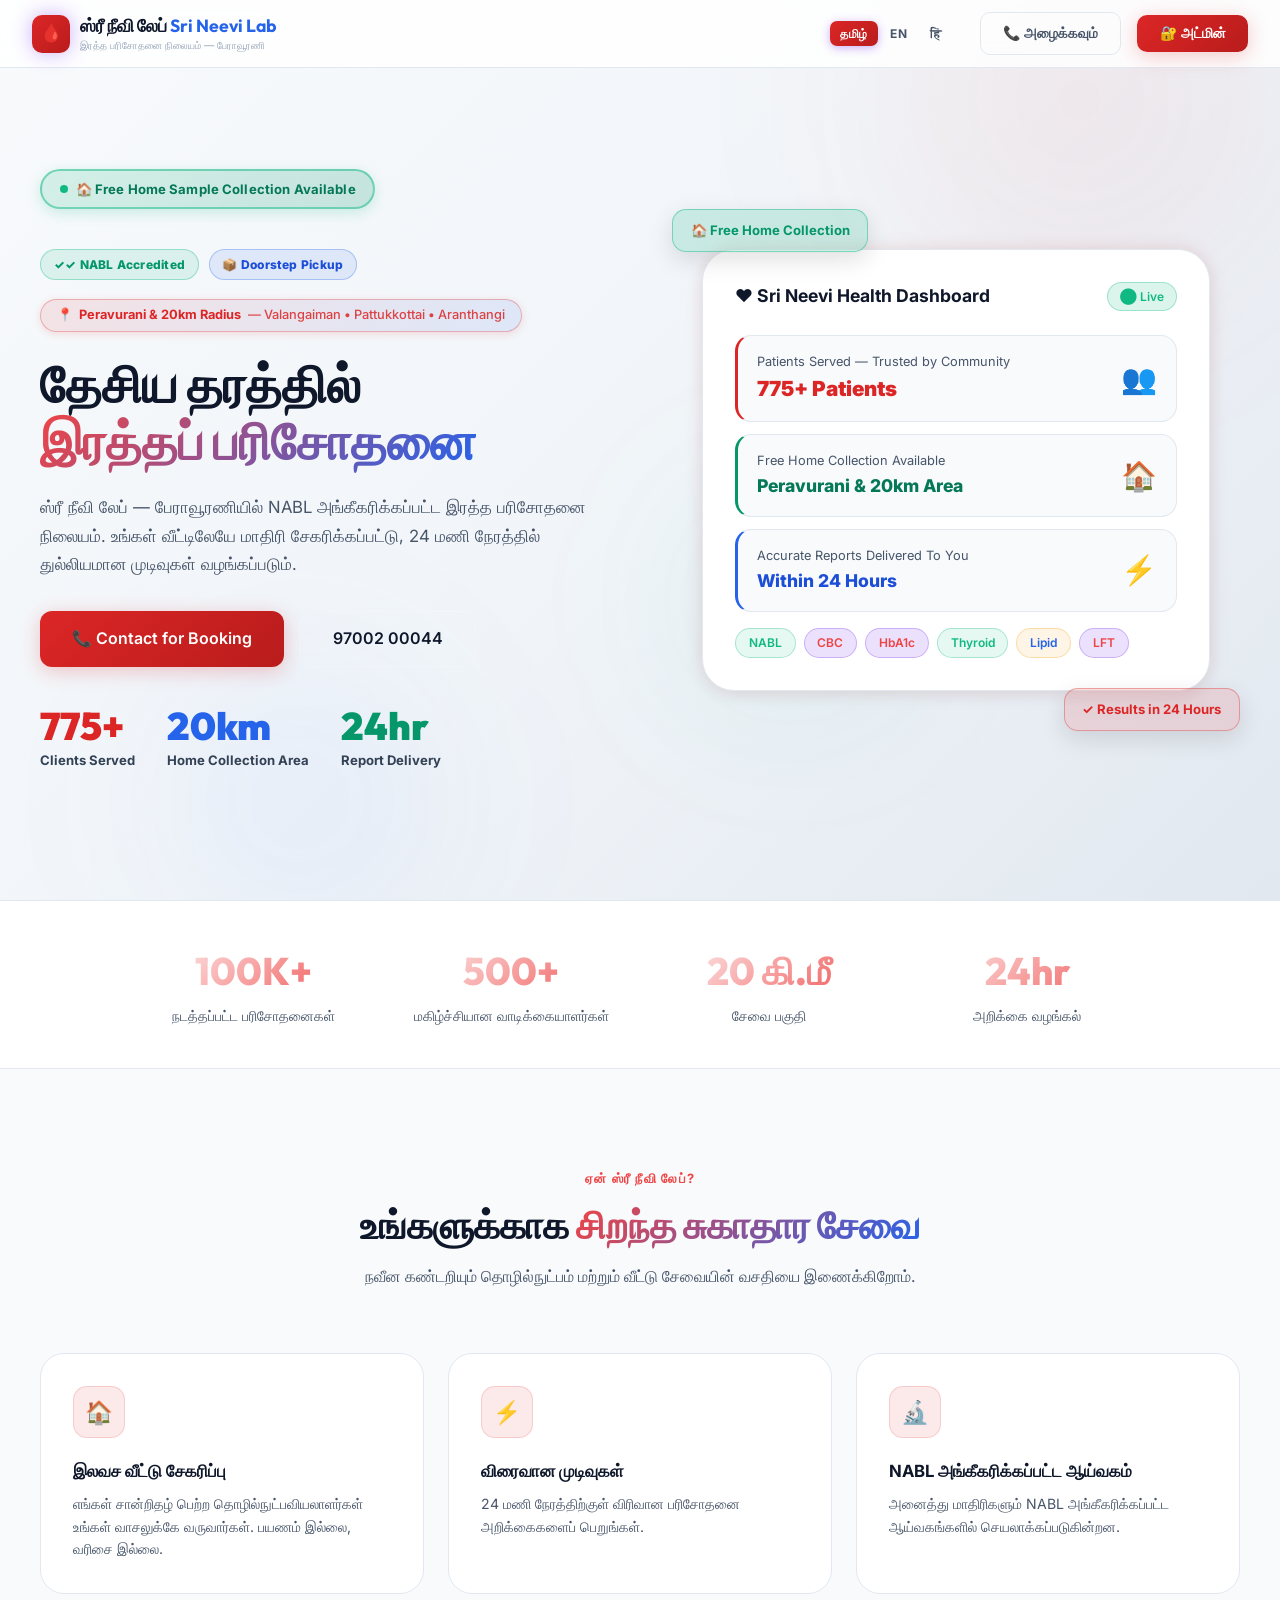
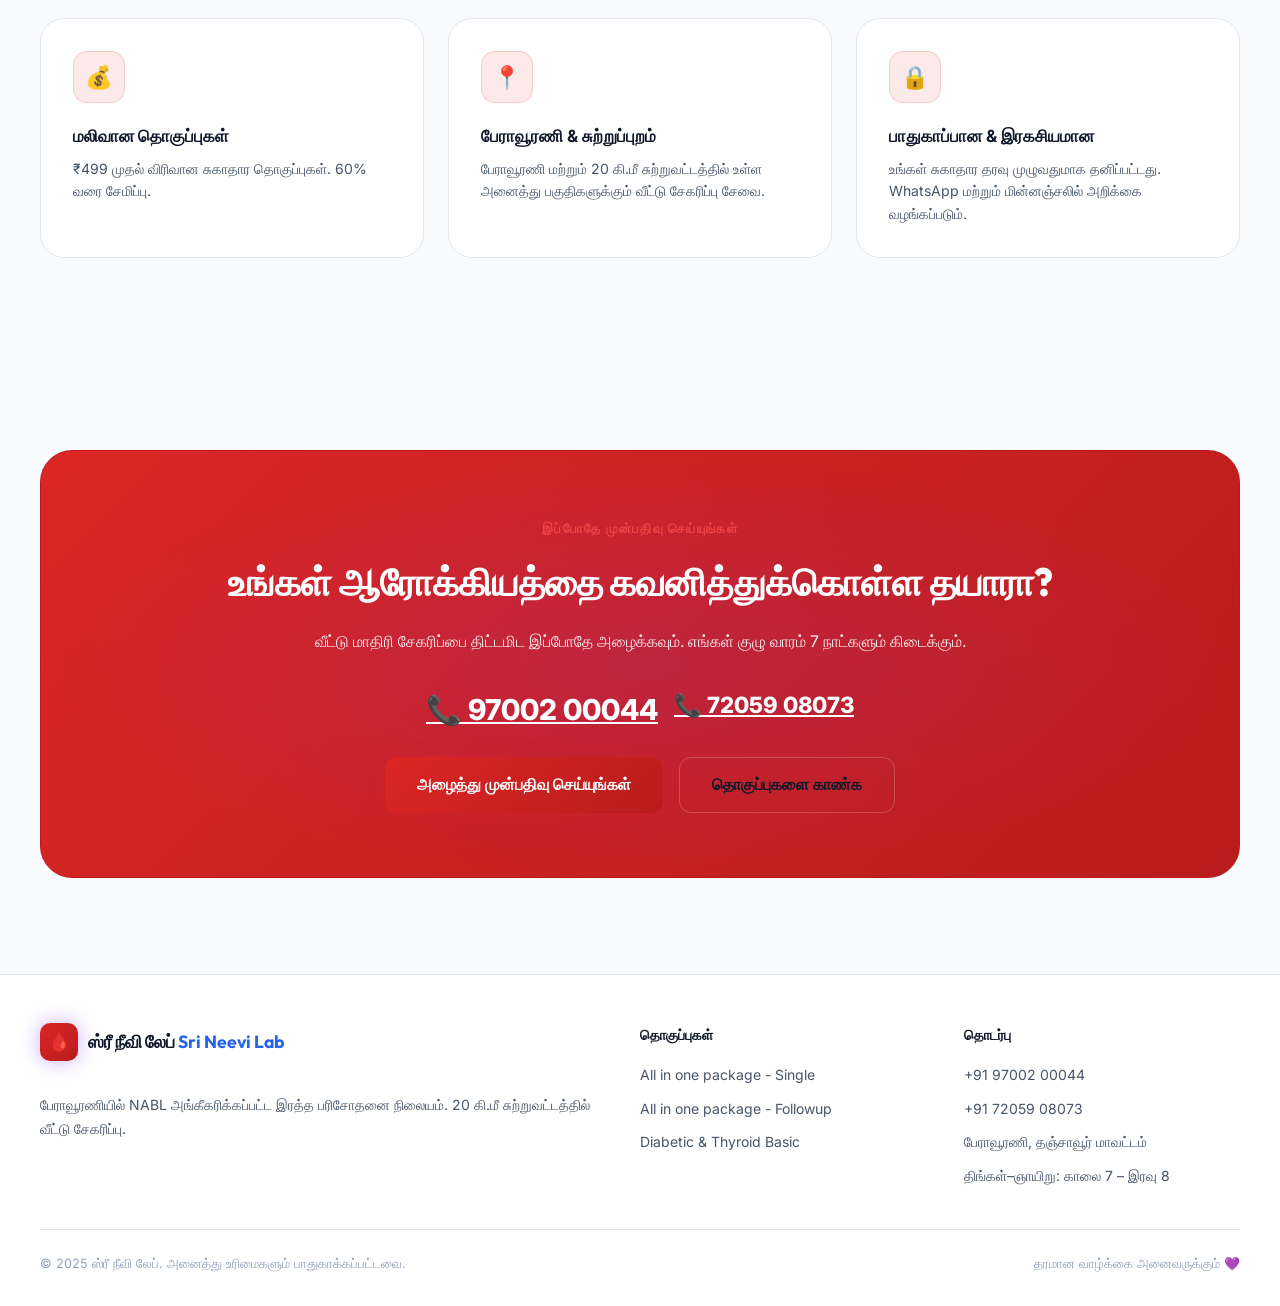
==== index.html @ 4d8cd603 "Deploy Sri Neevi Lab - initial release" ====
<!DOCTYPE html>
<html lang="ta" id="htmlRoot">
<head>
  <meta charset="UTF-8"/>
  <meta name="viewport" content="width=device-width, initial-scale=1.0"/>
  <title>ஸ்ரீ நீவி லேப் — இரத்த பரிசோதனை நிலையம், பேராவூரணி</title>
  <meta name="description" content="Sri Neevi Lab - NABL Accredited blood testing laboratory in Peravurani serving 20km surrounding areas. Free home collection."/>
  <link rel="stylesheet" href="style.css"/>
  <style>
    /* ─── FLOATING CHIPS ─── */
    .hero-visual-wrap{position:relative;padding:40px 30px 40px 30px}
    .floating-chip{
      position:absolute;border-radius:14px;padding:.65rem 1.1rem;
      display:flex;align-items:center;gap:.5rem;font-size:.82rem;font-weight:700;
      backdrop-filter:blur(12px);white-space:nowrap;box-shadow:0 8px 24px rgba(0,0,0,.12);
      z-index:5;
    }
    .floating-chip-1{
      top:0;left:0;
      background:rgba(16,185,129,0.18);border:1.5px solid rgba(16,185,129,0.45);color:#059669;
      animation:float 4s ease-in-out infinite;
    }
    .floating-chip-2{
      bottom:0;right:0;
      background:rgba(220,38,38,0.13);border:1.5px solid rgba(220,38,38,0.35);color:#dc2626;
      animation:float 5s ease-in-out 1s infinite;
    }
    /* ─── LANGUAGE SWITCHER ─── */
    .lang-switcher{display:flex;align-items:center;gap:2px;background:rgba(255,255,255,0.07);border:1px solid rgba(255,255,255,0.12);border-radius:10px;padding:3px;margin-right:.5rem}
    .lang-btn{padding:.3rem .65rem;border-radius:7px;border:none;background:transparent;color:var(--text-secondary);font-size:.75rem;font-weight:700;cursor:pointer;transition:all .2s;letter-spacing:.03em;font-family:inherit}
    .lang-btn.active{background:var(--gradient-primary);color:#fff;box-shadow:0 2px 10px rgba(124,58,237,.4)}
    .lang-btn:hover:not(.active){background:rgba(255,255,255,.1);color:var(--text-primary)}
    /* ─── NABL / LOCATION BADGES ─── */
    .nabl-badge{display:inline-flex;align-items:center;gap:.4rem;background:rgba(16,185,129,.12);border:1.5px solid rgba(16,185,129,.35);color:#059669;padding:.3rem .8rem;border-radius:100px;font-size:.75rem;font-weight:800;letter-spacing:.02em}
    .location-pill{
      display:inline-flex;align-items:center;gap:.4rem;
      background:linear-gradient(135deg,rgba(220,38,38,.1),rgba(37,99,235,.1));
      border:1.5px solid rgba(220,38,38,.3);color:#dc2626;
      padding:.35rem 1rem;border-radius:100px;font-size:.8rem;font-weight:800;
      box-shadow:0 2px 8px rgba(220,38,38,.15);
    }
    /* ─── HOME COLLECTION BADGE ─── */
    .hero-badge{
      display:inline-flex;align-items:center;gap:.5rem;
      background:linear-gradient(135deg,rgba(16,185,129,.15),rgba(5,150,105,.2));
      border:2px solid rgba(16,185,129,.5);
      color:#047857;padding:.45rem 1.1rem;border-radius:100px;
      font-size:.82rem;font-weight:800;letter-spacing:.01em;
      box-shadow:0 4px 14px rgba(16,185,129,.2);
    }
    .hero-badge .dot{width:8px;height:8px;border-radius:50%;background:#10B981;animation:pulse 2s infinite;flex-shrink:0}
  </style>
</head>
<body>

<!-- NAVBAR -->
<nav class="navbar" id="navbar">
  <a href="#" class="nav-logo">
    <div class="nav-logo-icon">🩸</div>
    <div>
      <div class="nav-logo-text">ஸ்ரீ நீவி லேப் <span id="navSubtitle">Sri Neevi Lab</span></div>
      <div style="font-size:.65rem;color:var(--text-muted);margin-top:-2px" data-i18n="navTagline">இரத்த பரிசோதனை நிலையம் — பேராவூரணி</div>
    </div>
  </a>
  <ul class="nav-links">
  </ul>
  <div class="nav-actions">
    <div class="lang-switcher">
      <button class="lang-btn" data-lang="ta" onclick="setLang('ta')">தமிழ்</button>
      <button class="lang-btn" data-lang="en" onclick="setLang('en')">EN</button>
      <button class="lang-btn" data-lang="hi" onclick="setLang('hi')">हिं</button>
    </div>
    <a href="tel:+919700200044" class="btn btn-ghost" data-i18n="navCall">📞 அழைக்கவும்</a>
    <button class="btn btn-primary" id="loginBtn" data-i18n="navAdmin">🔐 அட்மின்</button>
  </div>
</nav>

<!-- HERO -->
<section class="hero" id="home">
  <div class="hero-bg-orb orb-1"></div>
  <div class="hero-bg-orb orb-2"></div>
  <div class="hero-bg-orb orb-3"></div>
  <div class="hero-grid">
    <!-- LEFT: CONTENT -->
    <div class="hero-content">
      <!-- Home Collection Badge — Bold & Highlighted -->
      <div style="margin-bottom:1rem">
        <div class="hero-badge">
          <span class="dot"></span>
          <strong>&#127968; Free Home Sample Collection Available</strong>
        </div>
      </div>
      <!-- Trust Row -->
      <div style="display:flex;align-items:center;gap:.6rem;margin-bottom:1.2rem;flex-wrap:wrap">
        <span class="nabl-badge">&#10003;&#10003; NABL Accredited</span>
        <span class="nabl-badge" style="background:rgba(37,99,235,.1);border-color:rgba(37,99,235,.3);color:#1d4ed8">&#128230; Doorstep Pickup</span>
      </div>
      <!-- Location — given prominence -->
      <div style="margin-bottom:1.5rem">
        <span class="location-pill">
          &#128205; <strong>Peravurani &amp; 20km Radius</strong>
          <span style="font-weight:500;opacity:.85">&mdash; Valangaiman &bull; Pattukkottai &bull; Aranthangi</span>
        </span>
      </div>
      <h1 class="hero-title">
        <span data-i18n="heroTitle1">National Quality</span><br/>
        <span class="highlight" data-i18n="heroTitle2">Blood Testing</span>
      </h1>
      <p class="hero-desc" data-i18n="heroDesc">Sri Neevi Lab &mdash; NABL accredited blood testing laboratory in Peravurani. Samples collected at your doorstep with accurate results delivered within 24 hours.</p>
      <div class="hero-actions">
        <a href="tel:+919700200044" class="btn btn-primary btn-lg">&#128222; Contact for Booking</a>
        <a href="tel:+919700200044" class="btn btn-outline btn-lg">97002 00044</a>
      </div>
      <!-- Hero Stats: solid bold colors, fully visible -->
      <div style="display:flex;gap:2rem;margin-top:2.5rem;flex-wrap:wrap">
        <div>
          <div style="font-family:'Outfit',sans-serif;font-size:2.4rem;font-weight:900;color:#dc2626;line-height:1">775+</div>
          <div style="font-size:.82rem;color:#334155;font-weight:700;margin-top:.25rem">Clients Served</div>
        </div>
        <div>
          <div style="font-family:'Outfit',sans-serif;font-size:2.4rem;font-weight:900;color:#2563eb;line-height:1">20km</div>
          <div style="font-size:.82rem;color:#334155;font-weight:700;margin-top:.25rem">Home Collection Area</div>
        </div>
        <div>
          <div style="font-family:'Outfit',sans-serif;font-size:2.4rem;font-weight:900;color:#059669;line-height:1">24hr</div>
          <div style="font-size:.82rem;color:#334155;font-weight:700;margin-top:.25rem">Report Delivery</div>
        </div>
      </div>
    </div>
    <!-- RIGHT: CONFIDENCE DASHBOARD CARD -->
    <div class="hero-visual">
      <div class="hero-visual-wrap">
        <!-- Floating chips — fully inside wrapper, visible -->
        <div class="floating-chip floating-chip-1">&#127968; Free Home Collection</div>
        <div class="floating-chip floating-chip-2">&#10003; Results in 24 Hours</div>
        <!-- Health Trust Dashboard -->
        <div class="hero-card">
          <div class="hero-card-header">
            <div class="hero-card-title">&#10084; Sri Neevi Health Dashboard</div>
            <div class="hero-card-badge">&#11044; Live</div>
          </div>
          <!-- Row 1: Clients -->
          <div class="hero-mini-stat" style="border-left:3px solid #dc2626">
            <div>
              <div class="label">Patients Served &mdash; Trusted by Community</div>
              <div class="value" style="color:#dc2626;font-size:1.3rem;font-weight:900">775+ Patients</div>
            </div>
            <div style="font-size:1.8rem">&#128101;</div>
          </div>
          <!-- Row 2: Home Collection -->
          <div class="hero-mini-stat" style="border-left:3px solid #059669">
            <div>
              <div class="label">Free Home Collection Available</div>
              <div class="value" style="color:#047857;font-weight:800">Peravurani &amp; 20km Area</div>
            </div>
            <div style="font-size:1.8rem">&#127968;</div>
          </div>
          <!-- Row 3: Reports -->
          <div class="hero-mini-stat" style="border-left:3px solid #2563eb">
            <div>
              <div class="label">Accurate Reports Delivered To You</div>
              <div class="value" style="color:#1d4ed8;font-weight:800">Within 24 Hours</div>
            </div>
            <div style="font-size:1.8rem">&#9889;</div>
          </div>
          <div class="tag-row">
            <span class="tag green">NABL</span>
            <span class="tag">CBC</span>
            <span class="tag">HbA1c</span>
            <span class="tag green">Thyroid</span>
            <span class="tag amber">Lipid</span>
            <span class="tag">LFT</span>
          </div>
        </div>
      </div>
    </div>
  </div>
</section>




<!-- STATS STRIP -->
<div class="stats-strip">
  <div class="stats-inner">
    <div class="stat-item"><div class="number">100K+</div><div class="label" data-i18n="strip1">நடத்தப்பட்ட பரிசோதனைகள்</div></div>
    <div class="stat-item"><div class="number">500+</div><div class="label" data-i18n="strip2">மகிழ்ச்சியான வாடிக்கையாளர்கள்</div></div>
    <div class="stat-item"><div class="number">20 கி.மீ</div><div class="label" data-i18n="strip3">சேவை பகுதி</div></div>
    <div class="stat-item"><div class="number">24hr</div><div class="label" data-i18n="strip4">அறிக்கை வழங்கல்</div></div>
  </div>
</div>

<!-- FEATURES -->
<section class="section" id="features">
  <div class="section-inner">
    <div class="section-header">
      <div class="section-label" data-i18n="featLabel">ஏன் ஸ்ரீ நீவி லேப்?</div>
      <h2 class="section-title"><span data-i18n="featTitle">உங்களுக்காக</span> <span class="highlight" data-i18n="featTitle2">சிறந்த சுகாதார சேவை</span></h2>
      <p class="section-desc" data-i18n="featDesc">நவீன கண்டறியும் தொழில்நுட்பம் மற்றும் வீட்டு சேவையின் வசதியை இணைக்கிறோம் — ஏனென்றால் உங்கள் ஆரோக்கியம் சிரமப்பட வேண்டியதில்லை.</p>
    </div>
    <div class="features-grid">
      <div class="feature-card">
        <div class="feature-icon">🏠</div>
        <div class="feature-title" data-i18n="f1t">இலவச வீட்டு சேகரிப்பு</div>
        <p class="feature-desc" data-i18n="f1d">எங்கள் சான்றிதழ் பெற்ற தொழில்நுட்பவியலாளர்கள் உங்கள் வாசலுக்கே வருவார்கள். பயணம் இல்லை, வரிசை இல்லை — வசதியான மாதிரி சேகரிப்பு மட்டுமே.</p>
      </div>
      <div class="feature-card">
        <div class="feature-icon">⚡</div>
        <div class="feature-title" data-i18n="f2t">விரைவான முடிவுகள்</div>
        <p class="feature-desc" data-i18n="f2d">24 மணி நேரத்திற்குள் விரிவான பரிசோதனை அறிக்கைகளைப் பெறுங்கள். அவசர நிலைகளுக்கு விரைவான முடிவுகள் கிடைக்கும்.</p>
      </div>
      <div class="feature-card">
        <div class="feature-icon">🔬</div>
        <div class="feature-title" data-i18n="f3t">NABL அங்கீகரிக்கப்பட்ட ஆய்வகம்</div>
        <p class="feature-desc" data-i18n="f3d">அனைத்து மாதிரிகளும் NABL அங்கீகரிக்கப்பட்ட ஆய்வகங்களில் செயலாக்கப்படுகின்றன. துல்லியமான, நம்பகமான மற்றும் மருத்துவ சரிபார்க்கப்பட்ட முடிவுகள்.</p>
      </div>
      <div class="feature-card">
        <div class="feature-icon">💰</div>
        <div class="feature-title" data-i18n="f4t">மலிவான தொகுப்புகள்</div>
        <p class="feature-desc" data-i18n="f4d">₹499 முதல் விரிவான சுகாதார தொகுப்புகள். தனிப்பட்ட பரிசோதனைகளுடன் ஒப்பிடும்போது 60% வரை சேமிப்பு.</p>
      </div>
      <div class="feature-card">
        <div class="feature-icon">📍</div>
        <div class="feature-title" data-i18n="f5t">பேராவூரணி & சுற்றுப்புறம்</div>
        <p class="feature-desc" data-i18n="f5d">பேராவூரணி மற்றும் 20 கி.மீ சுற்றுவட்டத்தில் உள்ள கிராமங்கள் உட்பட அனைத்து பகுதிகளுக்கும் வீட்டு சேகரிப்பு சேவை வழங்கப்படுகிறது.</p>
      </div>
      <div class="feature-card">
        <div class="feature-icon">🔒</div>
        <div class="feature-title" data-i18n="f6t">பாதுகாப்பான & இரகசியமான</div>
        <p class="feature-desc" data-i18n="f6d">உங்கள் சுகாதார தரவு முழுவதுமாக தனிப்பட்டது. டிஜிட்டல் அறிக்கைகள் உங்கள் மின்னஞ்சல் மற்றும் WhatsApp-ல் பாதுகாப்பாக வழங்கப்படும்.</p>
      </div>
    </div>
  </div>
</section>

<!-- CONTACT / CTA -->
<section class="section" id="contact">
  <div class="section-inner">
    <div class="cta-section">
      <div class="section-label" data-i18n="ctaLabel">இப்போதே முன்பதிவு செய்யுங்கள்</div>
      <div class="cta-title" data-i18n="ctaTitle">உங்கள் ஆரோக்கியத்தை<br/>கவனித்துக்கொள்ள தயாரா?</div>
      <p class="cta-desc" data-i18n="ctaDesc">வீட்டு மாதிரி சேகரிப்பை திட்டமிட இப்போதே அழைக்கவும். எங்கள் குழு வாரம் 7 நாட்களும் கிடைக்கும்.</p>
      <div style="display:flex;justify-content:center;gap:1rem;margin-bottom:1.5rem;flex-wrap:wrap">
        <a href="tel:+919700200044" class="cta-phone" style="margin:0">📞 97002 00044</a>
        <a href="tel:+917205908073" class="cta-phone" style="margin:0;font-size:1.4rem">📞 72059 08073</a>
      </div>
      <div class="cta-actions">
        <a href="tel:+919700200044" class="btn btn-primary btn-lg" data-i18n="ctaBtn1">அழைத்து முன்பதிவு செய்யுங்கள்</a>
        <a href="packages.html" class="btn btn-outline btn-lg" data-i18n="ctaBtn2">தொகுப்புகளை காண்க</a>
      </div>
    </div>
  </div>
</section>

<!-- FOOTER -->
<footer>
  <div class="footer-inner">
    <div class="footer-grid">
      <div class="footer-brand">
        <a href="#" class="nav-logo" style="margin-bottom:1rem;display:inline-flex">
          <div class="nav-logo-icon">🩸</div>
          <div class="nav-logo-text">ஸ்ரீ நீவி லேப் <span>Sri Neevi Lab</span></div>
        </a>
        <p data-i18n="footerDesc">பேராவூரணியில் NABL அங்கீகரிக்கப்பட்ட இரத்த பரிசோதனை நிலையம். பேராவூரணி மற்றும் 20 கி.மீ சுற்றுவட்டத்தில் வீட்டு சேகரிப்பு சேவை.</p>
      </div>
      <div class="footer-col">
        <h4 data-i18n="footerPkg">தொகுப்புகள்</h4>
        <ul>
          <li><a href="packages.html">All in one package - Single</a></li>
          <li><a href="packages.html">All in one package - Followup</a></li>
          <li><a href="packages.html">Diabetic & Thyroid Basic</a></li>
        </ul>
      </div>
      <div class="footer-col">
        <h4 data-i18n="footerContact">தொடர்பு</h4>
        <ul>
          <li><a href="tel:+919700200044">+91 97002 00044</a></li>
          <li><a href="tel:+917205908073">+91 72059 08073</a></li>
          <li><a href="#" data-i18n="footerLoc">பேராவூரணி, தஞ்சாவூர் மாவட்டம்</a></li>
          <li><a href="#" data-i18n="footerHours">திங்கள்–ஞாயிறு: காலை 7 – இரவு 8</a></li>
        </ul>
      </div>
    </div>
    <div class="footer-bottom">
      <span>© 2025 ஸ்ரீ நீவி லேப். <span data-i18n="footerRights">அனைத்து உரிமைகளும் பாதுகாக்கப்பட்டவை.</span></span>
      <span data-i18n="footerMotto">தரமான வாழ்க்கை அனைவருக்கும் 💜</span>
    </div>
  </div>
</footer>

<!-- LOGIN MODAL -->
<div class="modal-overlay" id="loginModal">
  <div class="modal">
    <button class="modal-close-btn" id="modalClose">✕</button>
    <div class="modal-logo">
      <div class="icon">🔐</div>
      <h2 data-i18n="loginTitle">அட்மின் அணுகல்</h2>
      <p data-i18n="loginSub">தொடர தயவுசெய்து கடவுச்சொல்லை உள்ளிடவும்</p>
    </div>
    <div class="form-group">
      <label for="pwInput" data-i18n="loginLabel">கடவுச்சொல்</label>
      <div class="input-wrap">
        <input type="password" id="pwInput" data-i18n-placeholder="loginPlaceholder" placeholder="கடவுச்சொல்லை உள்ளிடவும்..." autocomplete="current-password"/>
        <button class="toggle-pw" id="togglePw" tabindex="-1">👁</button>
      </div>
      <div class="error-msg" id="pwError" data-i18n="loginError">தவறான கடவுச்சொல். மீண்டும் முயற்சிக்கவும்.</div>
    </div>
    <button class="btn btn-primary btn-lg modal-submit" id="loginSubmit" data-i18n="loginBtn">டாஷ்போர்டை அணுகவும் →</button>
  </div>
</div>

<script src="translations.js"></script>
<script src="app.js"></script>
</body>
</html>
---- style.css ----
@import url('https://fonts.googleapis.com/css2?family=Inter:wght@300;400;500;600;700;800;900&family=Outfit:wght@300;400;600;700;800&display=swap');

:root {
  --primary: #dc2626;
  --primary-light: #ef4444;
  --primary-dark: #b91c1c;
  --accent: #2563eb;
  --accent-light: #60a5fa;
  --bg-dark: #f8fafc;
  --bg-card: #ffffff;
  --bg-card-hover: #f1f5f9;
  --border: #e2e8f0;
  --border-hover: rgba(220,38,38,0.4);
  --text-primary: #0f172a;
  --text-secondary: #475569;
  --text-muted: #94a3b8;
  --success: #10B981;
  --danger: #EF4444;
  --gradient-hero: linear-gradient(135deg, #f8fafc 0%, #f1f5f9 50%, #e2e8f0 100%);
  --gradient-primary: linear-gradient(135deg, #dc2626, #b91c1c);
  --gradient-accent: linear-gradient(135deg, #2563eb, #1d4ed8);
  --shadow-glow: 0 0 20px rgba(220,38,38,0.1);
  --shadow-card: 0 4px 20px rgba(0,0,0,0.06);
  --radius: 16px;
  --radius-lg: 24px;
  --radius-xl: 32px;
}

*, *::before, *::after { box-sizing: border-box; margin: 0; padding: 0; }

html { scroll-behavior: smooth; }

body {
  font-family: 'Inter', sans-serif;
  background: var(--bg-dark);
  color: var(--text-primary);
  overflow-x: hidden;
  line-height: 1.6;
}

/* ── SCROLLBAR ── */
::-webkit-scrollbar { width: 6px; }
::-webkit-scrollbar-track { background: var(--bg-dark); }
::-webkit-scrollbar-thumb { background: var(--primary); border-radius: 3px; }

/* ── NAVBAR ── */
.navbar {
  position: fixed; top: 0; left: 0; right: 0; z-index: 1000;
  padding: 0 2rem;
  height: 68px;
  display: flex; align-items: center; justify-content: space-between;
  background: rgba(255,255,255,0.85);
  backdrop-filter: blur(20px);
  border-bottom: 1px solid var(--border);
  transition: all 0.3s ease;
}
.navbar.scrolled {
  background: rgba(255,255,255,0.98);
  box-shadow: 0 4px 32px rgba(0,0,0,0.08);
}
.nav-logo {
  display: flex; align-items: center; gap: 10px;
  text-decoration: none; color: var(--text-primary);
}
.nav-logo-icon {
  width: 38px; height: 38px;
  background: var(--gradient-primary);
  border-radius: 10px;
  display: flex; align-items: center; justify-content: center;
  font-size: 18px;
  box-shadow: 0 0 20px rgba(124,58,237,0.4);
}
.nav-logo-text { font-family: 'Outfit', sans-serif; font-weight: 700; font-size: 1.1rem; }
.nav-logo-text span { color: var(--accent); }

.nav-links {
  display: flex; align-items: center; gap: 2rem;
  list-style: none;
}
.nav-links a {
  color: var(--text-secondary); text-decoration: none;
  font-size: 0.9rem; font-weight: 500;
  transition: color 0.2s;
}
.nav-links a:hover { color: var(--text-primary); }

.nav-actions { display: flex; align-items: center; gap: 1rem; }

.btn {
  display: inline-flex; align-items: center; gap: 0.5rem;
  padding: 0.6rem 1.4rem;
  border-radius: 10px;
  font-size: 0.875rem; font-weight: 600;
  cursor: pointer; border: none; text-decoration: none;
  transition: all 0.25s ease;
}
.btn-ghost {
  background: transparent;
  color: var(--text-secondary);
  border: 1px solid var(--border);
}
.btn-ghost:hover { border-color: var(--primary-light); color: var(--text-primary); }

.btn-primary {
  background: var(--gradient-primary);
  color: #fff;
  box-shadow: 0 4px 20px rgba(220,38,38,0.25);
}
.btn-primary:hover {
  transform: translateY(-2px);
  box-shadow: 0 8px 30px rgba(220,38,38,0.35);
}
.btn-accent {
  background: var(--gradient-accent);
  color: #fff;
  box-shadow: 0 4px 20px rgba(37,99,235,0.25);
}
.btn-accent:hover { transform: translateY(-2px); box-shadow: 0 8px 30px rgba(245,158,11,0.4); }
.btn-lg { padding: 0.9rem 2rem; font-size: 1rem; border-radius: 12px; }
.btn-outline {
  background: transparent;
  color: var(--text-primary);
  border: 1px solid rgba(255,255,255,0.2);
}
.btn-outline:hover { border-color: var(--primary-light); background: rgba(124,58,237,0.1); }

/* ── HERO ── */
.hero {
  min-height: 100vh;
  background: var(--gradient-hero);
  display: flex; align-items: center;
  position: relative; overflow: hidden;
  padding: 100px 2rem 60px;
}
.hero-bg-orb {
  position: absolute; border-radius: 50%;
  filter: blur(80px); pointer-events: none;
}
.orb-1 {
  width: 600px; height: 600px;
  background: radial-gradient(circle, rgba(220,38,38,0.08) 0%, transparent 70%);
  top: -200px; right: -100px;
}
.orb-2 {
  width: 400px; height: 400px;
  background: radial-gradient(circle, rgba(37,99,235,0.08) 0%, transparent 70%);
  bottom: -100px; left: 100px;
}
.orb-3 {
  width: 300px; height: 300px;
  background: radial-gradient(circle, rgba(16,185,129,0.1) 0%, transparent 70%);
  top: 50%; left: 50%;
}
.hero-grid {
  max-width: 1200px; margin: 0 auto;
  display: grid; grid-template-columns: 1fr 1fr;
  gap: 4rem; align-items: center;
  position: relative; z-index: 1;
}
.hero-badge {
  display: inline-flex; align-items: center; gap: 0.5rem;
  background: rgba(124,58,237,0.15);
  border: 1px solid rgba(124,58,237,0.3);
  color: var(--primary-light);
  padding: 0.4rem 1rem; border-radius: 100px;
  font-size: 0.8rem; font-weight: 600;
  margin-bottom: 1.5rem;
  animation: fadeInDown 0.6s ease;
}
.hero-badge .dot { width: 6px; height: 6px; border-radius: 50%; background: var(--success); animation: pulse 2s infinite; }
@keyframes pulse { 0%,100%{opacity:1} 50%{opacity:0.3} }
@keyframes fadeInDown { from{opacity:0;transform:translateY(-20px)} to{opacity:1;transform:none} }
@keyframes fadeInUp { from{opacity:0;transform:translateY(30px)} to{opacity:1;transform:none} }
@keyframes fadeInLeft { from{opacity:0;transform:translateX(-30px)} to{opacity:1;transform:none} }
@keyframes fadeInRight { from{opacity:0;transform:translateX(30px)} to{opacity:1;transform:none} }
@keyframes float { 0%,100%{transform:translateY(0)} 50%{transform:translateY(-12px)} }
@keyframes shimmer { 0%{background-position:-200% 0} 100%{background-position:200% 0} }

.hero-title {
  font-family: 'Outfit', sans-serif;
  font-size: clamp(2.2rem, 4vw, 3.8rem);
  font-weight: 800; line-height: 1.1;
  margin-bottom: 1.5rem;
  animation: fadeInLeft 0.7s ease 0.1s both;
}
.hero-title .highlight {
  background: linear-gradient(135deg, var(--primary-light), var(--accent));
  -webkit-background-clip: text; -webkit-text-fill-color: transparent;
  background-clip: text;
}
.hero-desc {
  color: var(--text-secondary);
  font-size: 1.05rem; line-height: 1.7;
  margin-bottom: 2rem;
  animation: fadeInLeft 0.7s ease 0.2s both;
}
.hero-actions {
  display: flex; gap: 1rem; flex-wrap: wrap;
  animation: fadeInLeft 0.7s ease 0.3s both;
}
.hero-stats {
  display: flex; gap: 2rem; margin-top: 3rem;
  animation: fadeInLeft 0.7s ease 0.4s both;
}
.hero-stat { text-align: left; }
.hero-stat .number {
  font-family: 'Outfit', sans-serif;
  font-size: 1.8rem; font-weight: 800;
  background: linear-gradient(135deg, #fff, var(--primary-light));
  -webkit-background-clip: text; -webkit-text-fill-color: transparent; background-clip: text;
}
.hero-stat .label { font-size: 0.8rem; color: var(--text-secondary); }

/* Hero Visual Card */
.hero-visual { animation: fadeInRight 0.8s ease 0.2s both; }
.hero-card {
  background: var(--bg-card);
  border: 1px solid var(--border);
  border-radius: var(--radius-xl);
  padding: 2rem;
  backdrop-filter: blur(20px);
  box-shadow: var(--shadow-card), var(--shadow-glow);
  animation: float 6s ease-in-out infinite;
}
.hero-card-header {
  display: flex; align-items: center; justify-content: space-between;
  margin-bottom: 1.5rem;
}
.hero-card-title { font-weight: 700; font-size: 1.1rem; }
.hero-card-badge {
  background: rgba(16,185,129,0.15);
  color: var(--success);
  padding: 0.25rem 0.75rem; border-radius: 100px;
  font-size: 0.75rem; font-weight: 600;
  border: 1px solid rgba(16,185,129,0.3);
}
.hero-mini-stat {
  background: var(--bg-dark);
  border: 1px solid var(--border);
  border-radius: var(--radius);
  padding: 1rem 1.2rem;
  margin-bottom: 0.75rem;
  display: flex; align-items: center; justify-content: space-between;
}
.hero-mini-stat .label { font-size: 0.8rem; color: var(--text-secondary); }
.hero-mini-stat .value { font-weight: 700; font-size: 1.1rem; }
.progress-bar { height: 4px; background: rgba(255,255,255,0.1); border-radius: 2px; margin-top: 0.5rem; overflow: hidden; }
.progress-fill { height: 100%; border-radius: 2px; background: var(--gradient-primary); transition: width 1s ease; }
.tag-row { display: flex; gap: 0.5rem; flex-wrap: wrap; margin-top: 1rem; }
.tag {
  padding: 0.3rem 0.8rem; border-radius: 100px;
  font-size: 0.75rem; font-weight: 600;
  background: rgba(124,58,237,0.15);
  border: 1px solid rgba(124,58,237,0.3);
  color: var(--primary-light);
}
.tag.green { background: rgba(16,185,129,0.1); border-color: rgba(16,185,129,0.3); color: var(--success); }
.tag.amber { background: rgba(245,158,11,0.1); border-color: rgba(245,158,11,0.3); color: var(--accent); }

/* ── SECTION ── */
.section { padding: 6rem 2rem; }
.section-inner { max-width: 1200px; margin: 0 auto; }
.section-header { text-align: center; margin-bottom: 4rem; }
.section-label {
  display: inline-block;
  color: var(--primary-light); font-size: 0.8rem;
  font-weight: 700; letter-spacing: 0.1em; text-transform: uppercase;
  margin-bottom: 0.75rem;
}
.section-title {
  font-family: 'Outfit', sans-serif;
  font-size: clamp(1.8rem, 3vw, 2.8rem); font-weight: 800;
  line-height: 1.2; margin-bottom: 1rem;
}
.section-title .highlight {
  background: linear-gradient(135deg, var(--primary-light), var(--accent));
  -webkit-background-clip: text; -webkit-text-fill-color: transparent; background-clip: text;
}
.section-desc { color: var(--text-secondary); font-size: 1rem; max-width: 560px; margin: 0 auto; }

/* ── FEATURES ── */
.features-grid { display: grid; grid-template-columns: repeat(3,1fr); gap: 1.5rem; }
.feature-card {
  background: var(--bg-card);
  border: 1px solid var(--border);
  border-radius: var(--radius-lg);
  padding: 2rem;
  transition: all 0.3s ease;
  position: relative; overflow: hidden;
}
.feature-card::before {
  content: '';
  position: absolute; top: 0; left: 0; right: 0; height: 2px;
  background: var(--gradient-primary);
  opacity: 0; transition: opacity 0.3s;
}
.feature-card:hover { border-color: var(--border-hover); background: var(--bg-card-hover); transform: translateY(-4px); }
.feature-card:hover::before { opacity: 1; }
.feature-icon {
  width: 52px; height: 52px;
  background: rgba(220,38,38,0.1);
  border: 1px solid rgba(220,38,38,0.15);
  border-radius: 14px;
  display: flex; align-items: center; justify-content: center;
  font-size: 1.4rem; margin-bottom: 1.25rem;
}
.feature-title { font-weight: 700; font-size: 1.05rem; margin-bottom: 0.5rem; }
.feature-desc { color: var(--text-secondary); font-size: 0.88rem; line-height: 1.6; }

/* ── PACKAGES ── */
.packages-grid { display: grid; grid-template-columns: repeat(auto-fill, minmax(300px,1fr)); gap: 1.5rem; }
.package-card {
  background: var(--bg-card);
  border: 1px solid var(--border);
  border-radius: var(--radius-lg);
  padding: 1.75rem;
  transition: all 0.3s ease;
  position: relative; overflow: hidden;
  cursor: pointer;
}
.package-card.popular {
  border-color: rgba(245,158,11,0.4);
  box-shadow: 0 0 30px rgba(245,158,11,0.1);
}
.popular-badge {
  position: absolute; top: 1rem; right: 1rem;
  background: var(--gradient-accent);
  color: #000; font-size: 0.7rem; font-weight: 700;
  padding: 0.2rem 0.6rem; border-radius: 100px;
}
.package-card:hover { transform: translateY(-6px); border-color: var(--border-hover); background: var(--bg-card-hover); box-shadow: var(--shadow-glow); }
.package-header { margin-bottom: 1.25rem; }
.package-gender-tag {
  display: inline-block;
  font-size: 0.7rem; font-weight: 700; text-transform: uppercase; letter-spacing: 0.05em;
  padding: 0.2rem 0.6rem; border-radius: 100px;
  margin-bottom: 0.5rem;
  background: rgba(255,255,255,0.07); color: var(--text-secondary);
}
.package-name { font-family: 'Outfit', sans-serif; font-size: 1.4rem; font-weight: 800; }
.package-price-row { display: flex; align-items: baseline; gap: 0.5rem; margin: 0.75rem 0; }
.package-price { font-size: 2rem; font-weight: 800; }
.package-original { font-size: 0.9rem; color: var(--text-muted); text-decoration: line-through; }
.package-divider { height: 1px; background: var(--border); margin: 1rem 0; }
.package-tests { list-style: none; }
.package-tests li {
  display: flex; align-items: center; gap: 0.5rem;
  font-size: 0.82rem; color: var(--text-secondary);
  padding: 0.3rem 0;
}
.package-tests li::before { content: '✓'; color: var(--success); font-weight: 700; flex-shrink: 0; }
.package-tests .more { color: var(--primary-light); font-weight: 600; cursor: pointer; }
.package-cta { margin-top: 1.25rem; width: 100%; text-align: center; }

/* ── GENDER FILTER ── */
.gender-filter {
  display: flex; justify-content: center; gap: 0.75rem; margin-bottom: 2.5rem;
}
.filter-btn {
  padding: 0.5rem 1.5rem;
  border-radius: 100px;
  border: 1px solid var(--border);
  background: transparent; color: var(--text-secondary);
  font-size: 0.875rem; font-weight: 600;
  cursor: pointer; transition: all 0.25s;
}
.filter-btn.active, .filter-btn:hover {
  background: var(--gradient-primary); color: #fff; border-color: transparent;
  box-shadow: 0 4px 16px rgba(124,58,237,0.3);
}

/* ── STATS STRIP ── */
.stats-strip {
  background: var(--bg-card);
  border-top: 1px solid var(--border); border-bottom: 1px solid var(--border);
  padding: 2.5rem 2rem;
}
.stats-inner {
  max-width: 1000px; margin: 0 auto;
  display: grid; grid-template-columns: repeat(4,1fr);
  gap: 2rem; text-align: center;
}
.stat-item .number {
  font-family: 'Outfit', sans-serif; font-size: 2.4rem; font-weight: 800;
  background: linear-gradient(135deg, #fff, var(--primary-light));
  -webkit-background-clip: text; -webkit-text-fill-color: transparent; background-clip: text;
}
.stat-item .label { font-size: 0.85rem; color: var(--text-secondary); margin-top: 0.25rem; }

/* ── CTA SECTION ── */
.cta-section {
  background: var(--gradient-primary);
  border: 1px solid var(--primary-dark);
  color: #ffffff;
  border-radius: var(--radius-xl);
  padding: 4rem; text-align: center;
  position: relative; overflow: hidden;
}
.cta-section::before {
  content: '';
  position: absolute; inset: 0;
  background: radial-gradient(ellipse at center, rgba(124,58,237,0.15) 0%, transparent 70%);
}
.cta-section > * { position: relative; z-index: 1; }
.cta-title { font-family: 'Outfit', sans-serif; font-size: 2.4rem; font-weight: 800; margin-bottom: 1rem; color:#fff; }
.cta-desc { color: rgba(255,255,255,0.9); font-size: 1rem; margin-bottom: 2rem; }
.cta-phone {
  font-size: 1.8rem; font-weight: 800; color: #fff;
  margin-bottom: 2rem; display: block;
}
.cta-actions { display: flex; justify-content: center; gap: 1rem; flex-wrap: wrap; }

/* ── FOOTER ── */
footer {
  background: var(--bg-card);
  border-top: 1px solid var(--border);
  padding: 3rem 2rem 2rem;
}
.footer-inner { max-width: 1200px; margin: 0 auto; }
.footer-grid { display: grid; grid-template-columns: 2fr 1fr 1fr; gap: 3rem; margin-bottom: 2rem; }
.footer-brand p { color: var(--text-secondary); font-size: 0.875rem; margin-top: 1rem; line-height: 1.7; }
.footer-col h4 { font-weight: 700; margin-bottom: 1rem; font-size: 0.9rem; }
.footer-col ul { list-style: none; }
.footer-col ul li { margin-bottom: 0.5rem; }
.footer-col ul li a { color: var(--text-secondary); text-decoration: none; font-size: 0.875rem; transition: color 0.2s; }
.footer-col ul li a:hover { color: var(--primary-light); }
.footer-bottom {
  border-top: 1px solid var(--border); padding-top: 1.5rem;
  display: flex; justify-content: space-between; align-items: center;
  font-size: 0.8rem; color: var(--text-muted);
}

/* ── LOGIN MODAL ── */
.modal-overlay {
  position: fixed; inset: 0; z-index: 9999;
  background: rgba(0,0,0,0.75);
  backdrop-filter: blur(8px);
  display: flex; align-items: center; justify-content: center;
  opacity: 0; pointer-events: none;
  transition: opacity 0.3s;
}
.modal-overlay.active { opacity: 1; pointer-events: all; }
.modal {
  background: #ffffff;
  border: 1px solid var(--border);
  border-radius: var(--radius-xl);
  padding: 2.5rem;
  width: 420px; max-width: 95vw;
  box-shadow: 0 20px 80px rgba(0,0,0,0.7), var(--shadow-glow);
  transform: scale(0.9) translateY(20px);
  transition: transform 0.3s;
}
.modal-overlay.active .modal { transform: none; }
.modal-logo { text-align: center; margin-bottom: 1.75rem; }
.modal-logo .icon { font-size: 2.5rem; margin-bottom: 0.5rem; }
.modal-logo h2 { font-family: 'Outfit', sans-serif; font-weight: 800; font-size: 1.5rem; }
.modal-logo p { color: var(--text-secondary); font-size: 0.875rem; margin-top: 0.25rem; }
.form-group { margin-bottom: 1.25rem; }
.form-group label { display: block; font-size: 0.85rem; font-weight: 600; margin-bottom: 0.5rem; }
.input-wrap { position: relative; }
.input-wrap input {
  width: 100%; padding: 0.85rem 3rem 0.85rem 1rem;
  background: var(--bg-dark);
  border: 1px solid var(--border);
  border-radius: 12px; color: var(--text-primary);
  font-size: 0.95rem; font-family: inherit;
  transition: border-color 0.2s, box-shadow 0.2s;
}
.input-wrap input:focus {
  outline: none;
  border-color: var(--primary);
  box-shadow: 0 0 0 3px rgba(124,58,237,0.2);
}
.input-wrap input.error { border-color: var(--danger); }
.toggle-pw {
  position: absolute; right: 0.75rem; top: 50%; transform: translateY(-50%);
  background: none; border: none; color: var(--text-secondary);
  cursor: pointer; font-size: 1.1rem; padding: 0.25rem;
}
.toggle-pw:hover { color: var(--text-primary); }
.error-msg { color: var(--danger); font-size: 0.8rem; margin-top: 0.4rem; display: none; }
.error-msg.show { display: block; }
.modal-submit { width: 100%; margin-top: 0.5rem; }
.modal-close-btn {
  position: absolute; top: 1rem; right: 1rem;
  background: none; border: none; color: var(--text-secondary);
  font-size: 1.4rem; cursor: pointer; padding: 0.25rem;
}
.modal-close-btn:hover { color: var(--text-primary); }
.modal { position: relative; }

/* ── RESPONSIVE ── */
@media (max-width: 900px) {
  .hero-grid { grid-template-columns: 1fr; gap: 3rem; }
  .features-grid { grid-template-columns: 1fr 1fr; }
  .stats-inner { grid-template-columns: repeat(2,1fr); }
  .footer-grid { grid-template-columns: 1fr 1fr; }
  .nav-links { display: none; }
}
@media (max-width: 600px) {
  .features-grid { grid-template-columns: 1fr; }
  .packages-grid { grid-template-columns: 1fr; }
  .footer-grid { grid-template-columns: 1fr; }
  .cta-section { padding: 2.5rem 1.5rem; }
  .cta-title { font-size: 1.8rem; }
}
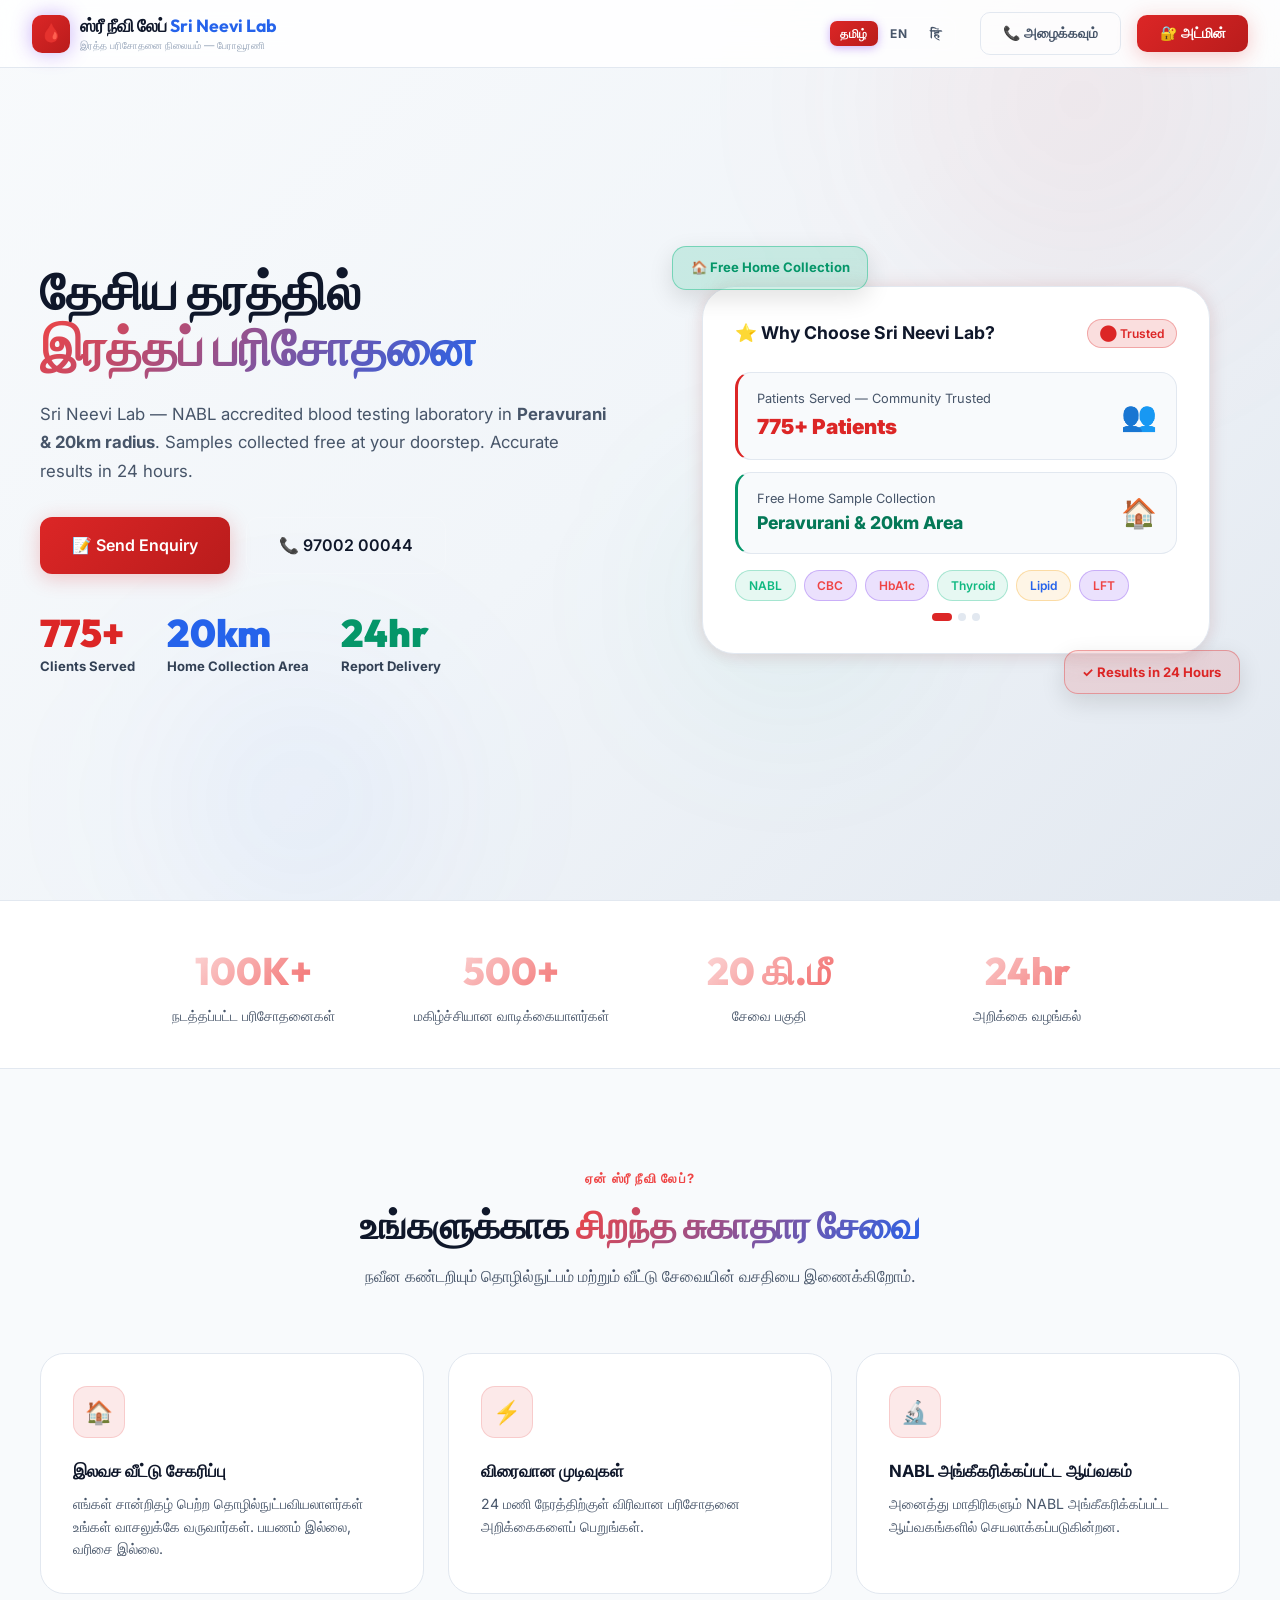
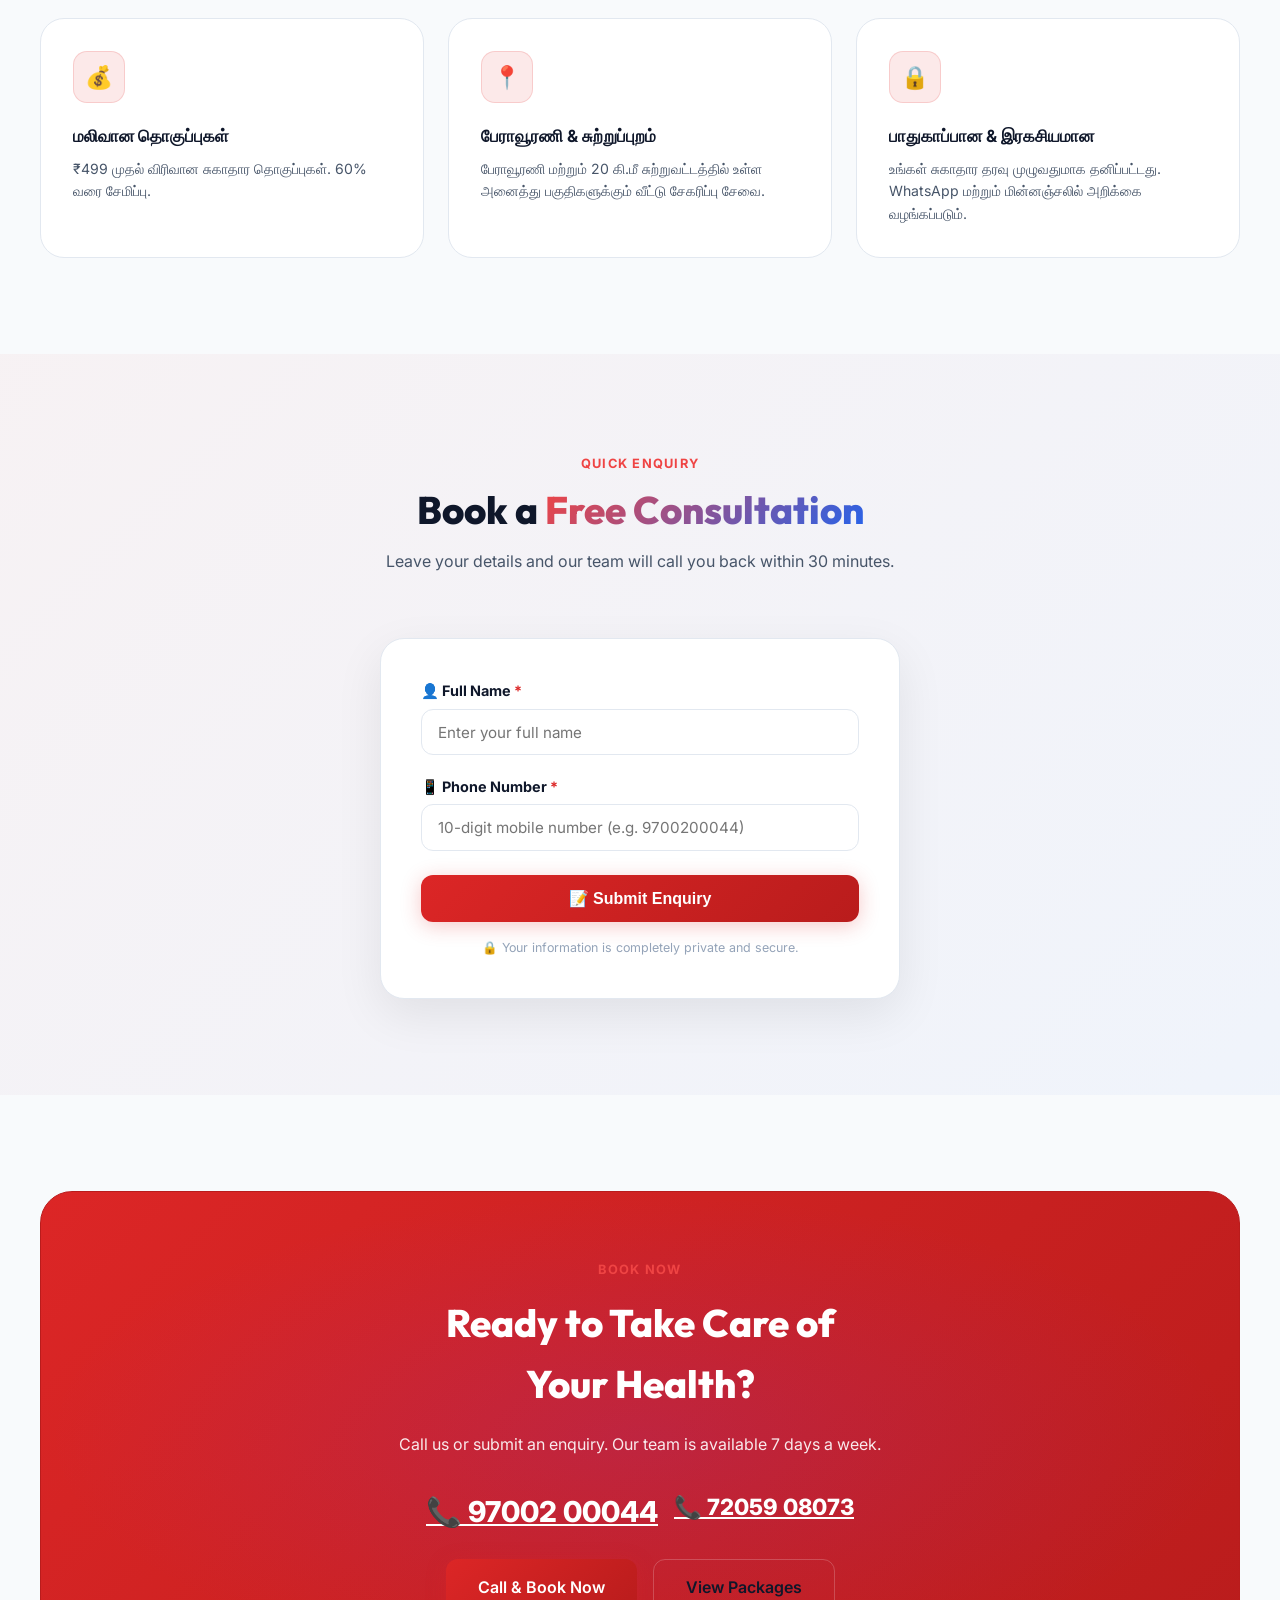
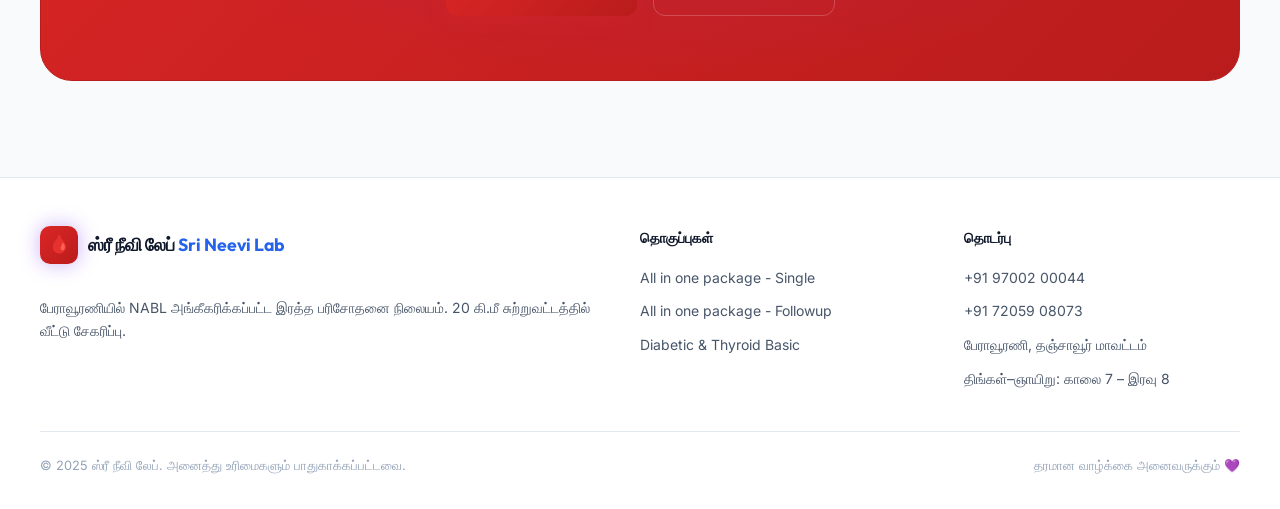
==== commit 2dc53493: "Add enquiry form, admin enquiries page, hero slides, packages carousel, fix lang switcher" ====
--- a/index.html
+++ b/index.html
@@ -83,35 +83,16 @@
   <div class="hero-grid">
     <!-- LEFT: CONTENT -->
     <div class="hero-content">
-      <!-- Home Collection Badge — Bold & Highlighted -->
-      <div style="margin-bottom:1rem">
-        <div class="hero-badge">
-          <span class="dot"></span>
-          <strong>&#127968; Free Home Sample Collection Available</strong>
-        </div>
-      </div>
-      <!-- Trust Row -->
-      <div style="display:flex;align-items:center;gap:.6rem;margin-bottom:1.2rem;flex-wrap:wrap">
-        <span class="nabl-badge">&#10003;&#10003; NABL Accredited</span>
-        <span class="nabl-badge" style="background:rgba(37,99,235,.1);border-color:rgba(37,99,235,.3);color:#1d4ed8">&#128230; Doorstep Pickup</span>
-      </div>
-      <!-- Location — given prominence -->
-      <div style="margin-bottom:1.5rem">
-        <span class="location-pill">
-          &#128205; <strong>Peravurani &amp; 20km Radius</strong>
-          <span style="font-weight:500;opacity:.85">&mdash; Valangaiman &bull; Pattukkottai &bull; Aranthangi</span>
-        </span>
-      </div>
       <h1 class="hero-title">
         <span data-i18n="heroTitle1">National Quality</span><br/>
         <span class="highlight" data-i18n="heroTitle2">Blood Testing</span>
       </h1>
-      <p class="hero-desc" data-i18n="heroDesc">Sri Neevi Lab &mdash; NABL accredited blood testing laboratory in Peravurani. Samples collected at your doorstep with accurate results delivered within 24 hours.</p>
+      <p class="hero-desc">Sri Neevi Lab &mdash; NABL accredited blood testing laboratory in <strong>Peravurani &amp; 20km radius</strong>. Samples collected free at your doorstep. Accurate results in 24 hours.</p>
       <div class="hero-actions">
-        <a href="tel:+919700200044" class="btn btn-primary btn-lg">&#128222; Contact for Booking</a>
-        <a href="tel:+919700200044" class="btn btn-outline btn-lg">97002 00044</a>
-      </div>
-      <!-- Hero Stats: solid bold colors, fully visible -->
+        <a href="#enquiry" class="btn btn-primary btn-lg">&#128221; Send Enquiry</a>
+        <a href="tel:+919700200044" class="btn btn-outline btn-lg">&#128222; 97002 00044</a>
+      </div>
+      <!-- Hero Stats: solid bold colors -->
       <div style="display:flex;gap:2rem;margin-top:2.5rem;flex-wrap:wrap">
         <div>
           <div style="font-family:'Outfit',sans-serif;font-size:2.4rem;font-weight:900;color:#dc2626;line-height:1">775+</div>
@@ -127,49 +108,57 @@
         </div>
       </div>
     </div>
-    <!-- RIGHT: CONFIDENCE DASHBOARD CARD -->
+    <!-- RIGHT: WHY CHOOSE US SLIDES -->
     <div class="hero-visual">
       <div class="hero-visual-wrap">
-        <!-- Floating chips — fully inside wrapper, visible -->
         <div class="floating-chip floating-chip-1">&#127968; Free Home Collection</div>
         <div class="floating-chip floating-chip-2">&#10003; Results in 24 Hours</div>
-        <!-- Health Trust Dashboard -->
-        <div class="hero-card">
+        <div class="hero-card" id="whySlideCard">
           <div class="hero-card-header">
-            <div class="hero-card-title">&#10084; Sri Neevi Health Dashboard</div>
-            <div class="hero-card-badge">&#11044; Live</div>
+            <div class="hero-card-title">&#11088; Why Choose Sri Neevi Lab?</div>
+            <div class="hero-card-badge" style="background:rgba(220,38,38,.15);color:#dc2626;border:1px solid rgba(220,38,38,.3)">&#11044; Trusted</div>
           </div>
-          <!-- Row 1: Clients -->
-          <div class="hero-mini-stat" style="border-left:3px solid #dc2626">
-            <div>
-              <div class="label">Patients Served &mdash; Trusted by Community</div>
-              <div class="value" style="color:#dc2626;font-size:1.3rem;font-weight:900">775+ Patients</div>
+          <!-- Slides -->
+          <div id="whySlides">
+            <div class="why-slide active">
+              <div class="hero-mini-stat" style="border-left:3px solid #dc2626">
+                <div><div class="label">Patients Served — Community Trusted</div><div class="value" style="color:#dc2626;font-size:1.3rem;font-weight:900">775+ Patients</div></div>
+                <div style="font-size:1.8rem">&#128101;</div>
+              </div>
+              <div class="hero-mini-stat" style="border-left:3px solid #059669;margin-top:.75rem">
+                <div><div class="label">Free Home Sample Collection</div><div class="value" style="color:#047857;font-weight:800">Peravurani &amp; 20km Area</div></div>
+                <div style="font-size:1.8rem">&#127968;</div>
+              </div>
             </div>
-            <div style="font-size:1.8rem">&#128101;</div>
+            <div class="why-slide">
+              <div class="hero-mini-stat" style="border-left:3px solid #2563eb">
+                <div><div class="label">Fast &amp; Accurate Reports</div><div class="value" style="color:#1d4ed8;font-weight:800">Delivered in 24 Hours</div></div>
+                <div style="font-size:1.8rem">&#9889;</div>
+              </div>
+              <div class="hero-mini-stat" style="border-left:3px solid #7C3AED;margin-top:.75rem">
+                <div><div class="label">Government Certified Quality</div><div class="value" style="color:#6D28D9;font-weight:800">NABL Accredited Lab</div></div>
+                <div style="font-size:1.8rem">&#128270;</div>
+              </div>
+            </div>
+            <div class="why-slide">
+              <div class="hero-mini-stat" style="border-left:3px solid #D97706">
+                <div><div class="label">Affordable Health Packages</div><div class="value" style="color:#B45309;font-weight:800">Starting &#8377;499 Only</div></div>
+                <div style="font-size:1.8rem">&#128176;</div>
+              </div>
+              <div class="hero-mini-stat" style="border-left:3px solid #059669;margin-top:.75rem">
+                <div><div class="label">100% Safe &amp; Confidential</div><div class="value" style="color:#047857;font-weight:800">Digital Reports on WhatsApp</div></div>
+                <div style="font-size:1.8rem">&#128274;</div>
+              </div>
+            </div>
           </div>
-          <!-- Row 2: Home Collection -->
-          <div class="hero-mini-stat" style="border-left:3px solid #059669">
-            <div>
-              <div class="label">Free Home Collection Available</div>
-              <div class="value" style="color:#047857;font-weight:800">Peravurani &amp; 20km Area</div>
-            </div>
-            <div style="font-size:1.8rem">&#127968;</div>
+          <div class="tag-row" style="margin-top:1rem">
+            <span class="tag green">NABL</span><span class="tag">CBC</span><span class="tag">HbA1c</span>
+            <span class="tag green">Thyroid</span><span class="tag amber">Lipid</span><span class="tag">LFT</span>
           </div>
-          <!-- Row 3: Reports -->
-          <div class="hero-mini-stat" style="border-left:3px solid #2563eb">
-            <div>
-              <div class="label">Accurate Reports Delivered To You</div>
-              <div class="value" style="color:#1d4ed8;font-weight:800">Within 24 Hours</div>
-            </div>
-            <div style="font-size:1.8rem">&#9889;</div>
-          </div>
-          <div class="tag-row">
-            <span class="tag green">NABL</span>
-            <span class="tag">CBC</span>
-            <span class="tag">HbA1c</span>
-            <span class="tag green">Thyroid</span>
-            <span class="tag amber">Lipid</span>
-            <span class="tag">LFT</span>
+          <div style="display:flex;justify-content:center;gap:.4rem;margin-top:.75rem" id="whyDots">
+            <span class="why-dot active" onclick="goWhySlide(0)"></span>
+            <span class="why-dot" onclick="goWhySlide(1)"></span>
+            <span class="why-dot" onclick="goWhySlide(2)"></span>
           </div>
         </div>
       </div>
@@ -233,20 +222,57 @@
   </div>
 </section>
 
+<!-- ENQUIRY FORM SECTION -->
+<section class="section" id="enquiry" style="background:linear-gradient(135deg,rgba(220,38,38,.04) 0%,rgba(37,99,235,.04) 100%)">
+  <div class="section-inner">
+    <div class="section-header">
+      <div class="section-label">QUICK ENQUIRY</div>
+      <h2 class="section-title">Book a <span class="highlight">Free Consultation</span></h2>
+      <p class="section-desc">Leave your details and our team will call you back within 30 minutes.</p>
+    </div>
+    <div style="max-width:520px;margin:0 auto;background:var(--bg-card);border:1px solid var(--border);border-radius:24px;padding:2.5rem;box-shadow:0 16px 48px rgba(0,0,0,.08)">
+      <div id="enquirySuccess" style="display:none;text-align:center;padding:2rem 0">
+        <div style="font-size:3.5rem;margin-bottom:1rem">&#127881;</div>
+        <div style="font-size:1.3rem;font-weight:800;color:#059669;margin-bottom:.5rem">Enquiry Submitted!</div>
+        <p style="color:var(--text-secondary)">Our team will contact you shortly. Thank you!</p>
+        <button onclick="document.getElementById('enquirySuccess').style.display='none';document.getElementById('enquiryForm').style.display='block'" class="btn btn-outline" style="margin-top:1rem">Submit Another</button>
+      </div>
+      <form id="enquiryForm" onsubmit="submitEnquiry(event)" novalidate>
+        <div class="form-group" style="margin-bottom:1.2rem">
+          <label style="display:block;font-weight:700;font-size:.9rem;margin-bottom:.4rem;color:var(--text)">&#128100; Full Name <span style="color:#dc2626">*</span></label>
+          <input type="text" id="enqName" placeholder="Enter your full name" autocomplete="name"
+            style="width:100%;padding:.8rem 1rem;border-radius:12px;border:1.5px solid var(--border);background:var(--bg);color:var(--text);font-size:.95rem;font-family:inherit;outline:none;box-sizing:border-box;transition:border-color .2s"
+            onfocus="this.style.borderColor='var(--primary)'" onblur="this.style.borderColor='var(--border)'"/>
+          <div id="enqNameErr" style="color:#dc2626;font-size:.8rem;margin-top:.3rem;display:none">Please enter your full name (at least 2 characters).</div>
+        </div>
+        <div class="form-group" style="margin-bottom:1.5rem">
+          <label style="display:block;font-weight:700;font-size:.9rem;margin-bottom:.4rem;color:var(--text)">&#128241; Phone Number <span style="color:#dc2626">*</span></label>
+          <input type="tel" id="enqPhone" placeholder="10-digit mobile number (e.g. 9700200044)" autocomplete="tel" maxlength="13"
+            style="width:100%;padding:.8rem 1rem;border-radius:12px;border:1.5px solid var(--border);background:var(--bg);color:var(--text);font-size:.95rem;font-family:inherit;outline:none;box-sizing:border-box;transition:border-color .2s"
+            onfocus="this.style.borderColor='var(--primary)'" onblur="this.style.borderColor='var(--border)'"/>
+          <div id="enqPhoneErr" style="color:#dc2626;font-size:.8rem;margin-top:.3rem;display:none">Please enter a valid 10-digit Indian mobile number.</div>
+        </div>
+        <button type="submit" class="btn btn-primary btn-lg" style="width:100%;justify-content:center">&#128221; Submit Enquiry</button>
+        <p style="text-align:center;font-size:.78rem;color:var(--text-muted);margin-top:1rem">&#128274; Your information is completely private and secure.</p>
+      </form>
+    </div>
+  </div>
+</section>
+
 <!-- CONTACT / CTA -->
 <section class="section" id="contact">
   <div class="section-inner">
     <div class="cta-section">
-      <div class="section-label" data-i18n="ctaLabel">இப்போதே முன்பதிவு செய்யுங்கள்</div>
-      <div class="cta-title" data-i18n="ctaTitle">உங்கள் ஆரோக்கியத்தை<br/>கவனித்துக்கொள்ள தயாரா?</div>
-      <p class="cta-desc" data-i18n="ctaDesc">வீட்டு மாதிரி சேகரிப்பை திட்டமிட இப்போதே அழைக்கவும். எங்கள் குழு வாரம் 7 நாட்களும் கிடைக்கும்.</p>
+      <div class="section-label">BOOK NOW</div>
+      <div class="cta-title">Ready to Take Care of<br/>Your Health?</div>
+      <p class="cta-desc">Call us or submit an enquiry. Our team is available 7 days a week.</p>
       <div style="display:flex;justify-content:center;gap:1rem;margin-bottom:1.5rem;flex-wrap:wrap">
-        <a href="tel:+919700200044" class="cta-phone" style="margin:0">📞 97002 00044</a>
-        <a href="tel:+917205908073" class="cta-phone" style="margin:0;font-size:1.4rem">📞 72059 08073</a>
+        <a href="tel:+919700200044" class="cta-phone" style="margin:0">&#128222; 97002 00044</a>
+        <a href="tel:+917205908073" class="cta-phone" style="margin:0;font-size:1.4rem">&#128222; 72059 08073</a>
       </div>
       <div class="cta-actions">
-        <a href="tel:+919700200044" class="btn btn-primary btn-lg" data-i18n="ctaBtn1">அழைத்து முன்பதிவு செய்யுங்கள்</a>
-        <a href="packages.html" class="btn btn-outline btn-lg" data-i18n="ctaBtn2">தொகுப்புகளை காண்க</a>
+        <a href="tel:+919700200044" class="btn btn-primary btn-lg">Call &amp; Book Now</a>
+        <a href="packages.html" class="btn btn-outline btn-lg">View Packages</a>
       </div>
     </div>
   </div>
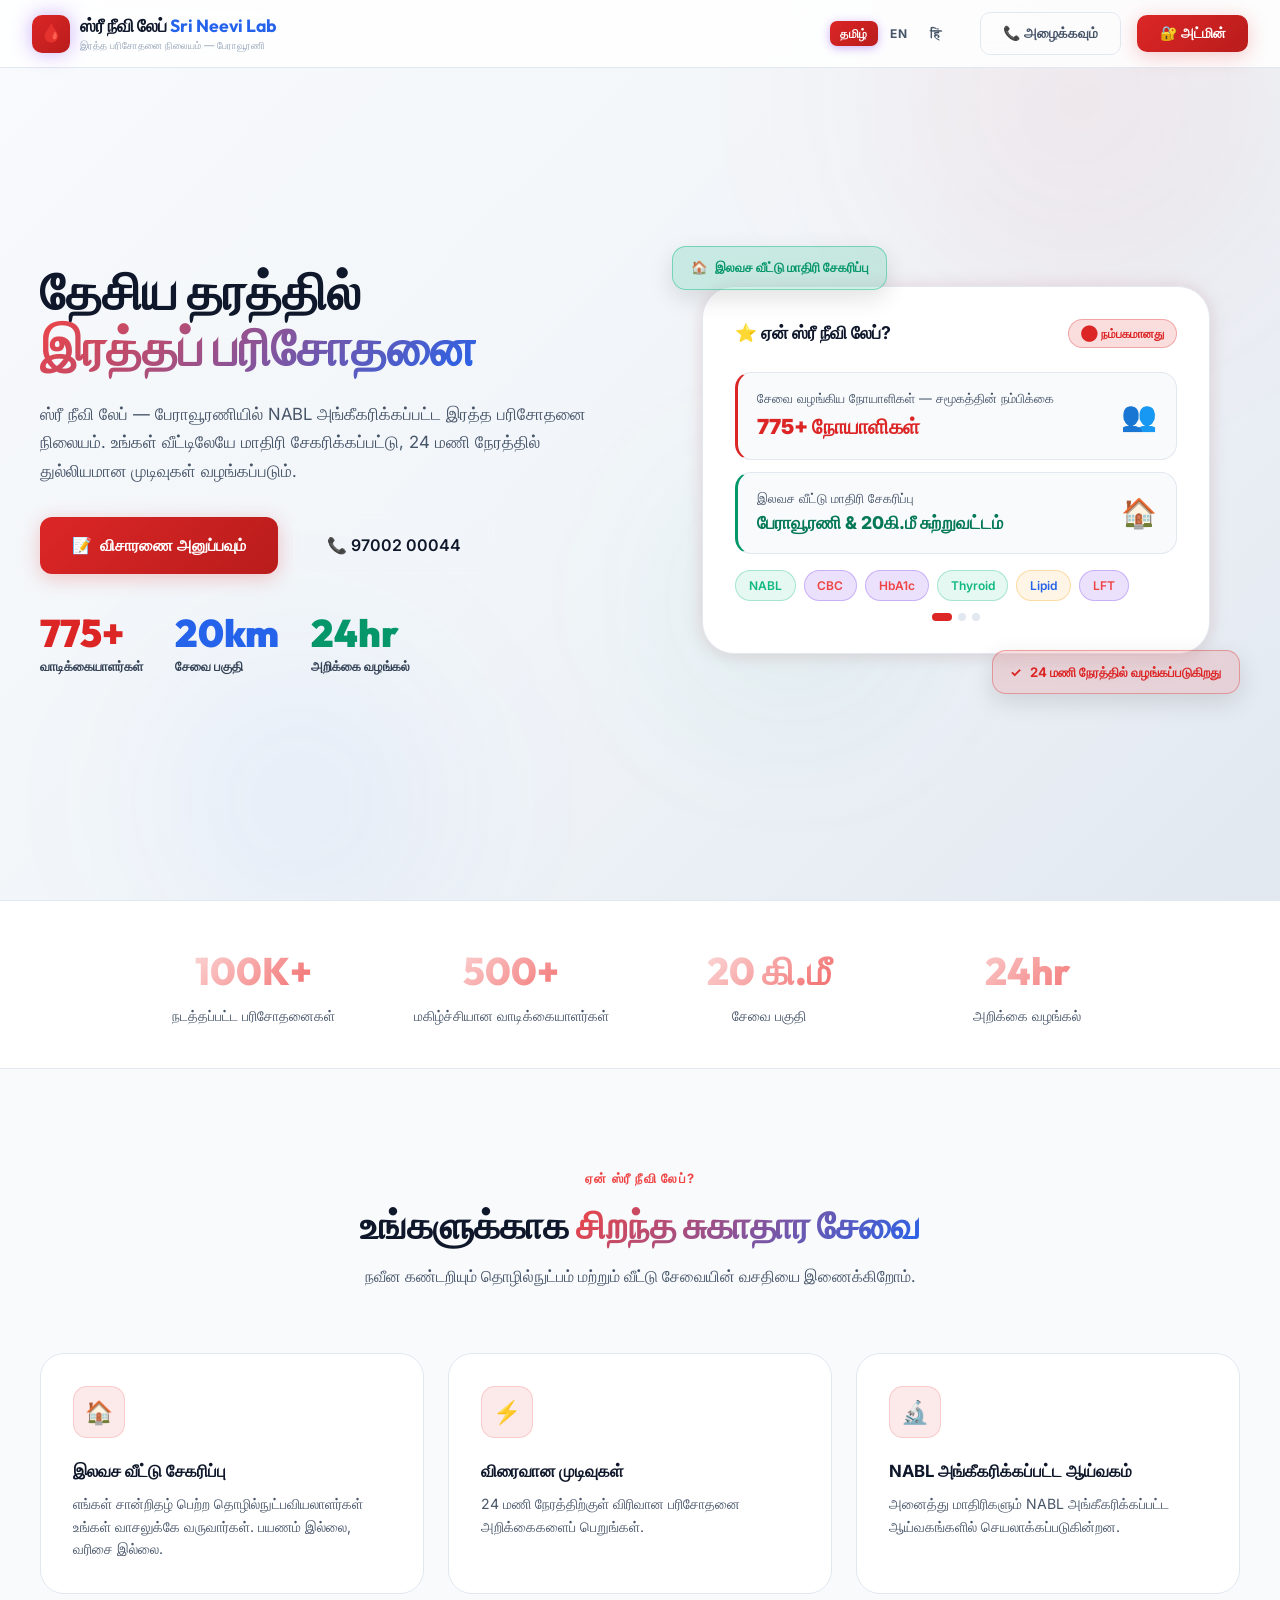
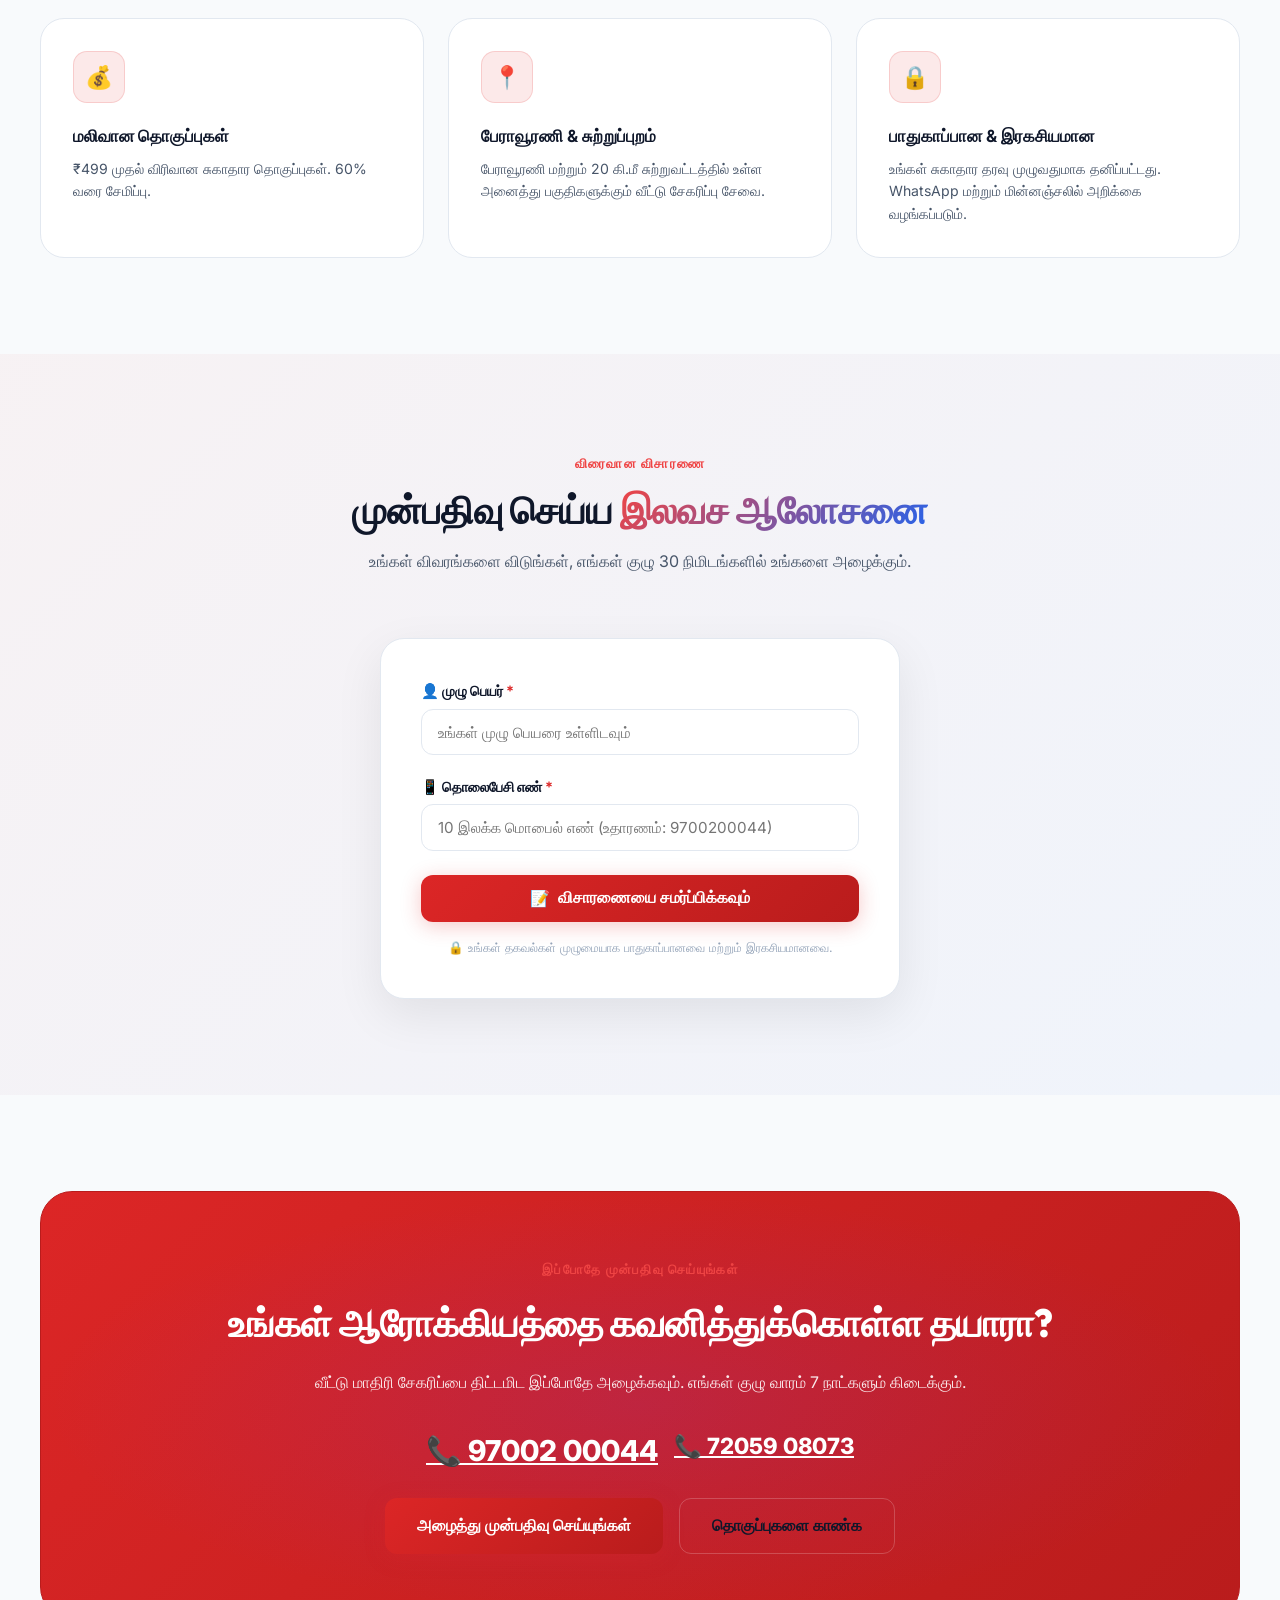
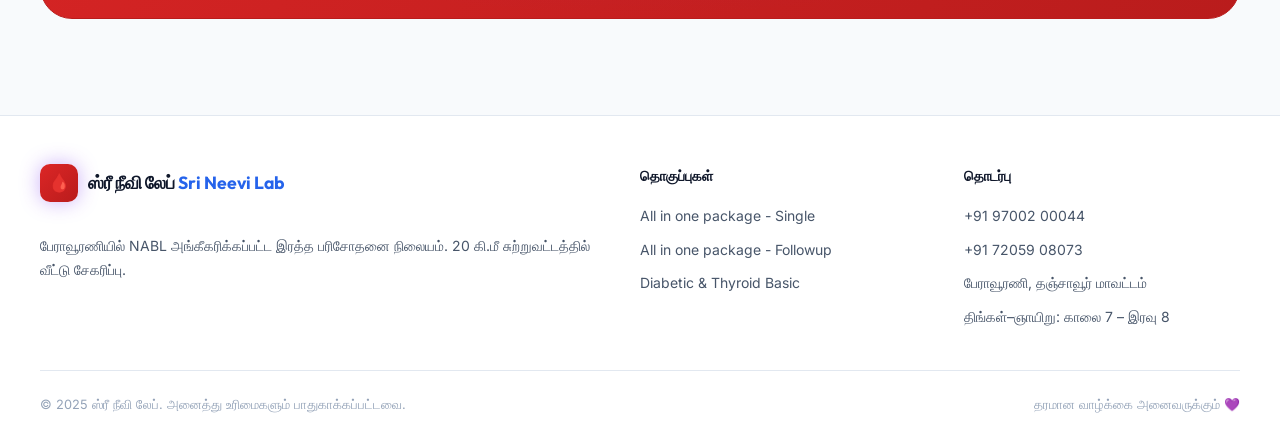
==== commit 19468c2d: "chore: deploy latest UI updates and translation fixes" ====
--- a/index.html
+++ b/index.html
@@ -87,66 +87,66 @@
         <span data-i18n="heroTitle1">National Quality</span><br/>
         <span class="highlight" data-i18n="heroTitle2">Blood Testing</span>
       </h1>
-      <p class="hero-desc">Sri Neevi Lab &mdash; NABL accredited blood testing laboratory in <strong>Peravurani &amp; 20km radius</strong>. Samples collected free at your doorstep. Accurate results in 24 hours.</p>
+      <p class="hero-desc" data-i18n="heroDesc">Sri Neevi Lab &mdash; NABL accredited blood testing laboratory in <strong>Peravurani &amp; 20km radius</strong>. Samples collected free at your doorstep. Accurate results in 24 hours.</p>
       <div class="hero-actions">
-        <a href="#enquiry" class="btn btn-primary btn-lg">&#128221; Send Enquiry</a>
+        <a href="#enquiry" class="btn btn-primary btn-lg">&#128221; <span data-i18n="heroBtnEnq">Send Enquiry</span></a>
         <a href="tel:+919700200044" class="btn btn-outline btn-lg">&#128222; 97002 00044</a>
       </div>
       <!-- Hero Stats: solid bold colors -->
       <div style="display:flex;gap:2rem;margin-top:2.5rem;flex-wrap:wrap">
         <div>
           <div style="font-family:'Outfit',sans-serif;font-size:2.4rem;font-weight:900;color:#dc2626;line-height:1">775+</div>
-          <div style="font-size:.82rem;color:#334155;font-weight:700;margin-top:.25rem">Clients Served</div>
+          <div style="font-size:.82rem;color:#334155;font-weight:700;margin-top:.25rem" data-i18n="heroStat1">Clients Served</div>
         </div>
         <div>
           <div style="font-family:'Outfit',sans-serif;font-size:2.4rem;font-weight:900;color:#2563eb;line-height:1">20km</div>
-          <div style="font-size:.82rem;color:#334155;font-weight:700;margin-top:.25rem">Home Collection Area</div>
+          <div style="font-size:.82rem;color:#334155;font-weight:700;margin-top:.25rem" data-i18n="heroStat2">Home Collection Area</div>
         </div>
         <div>
           <div style="font-family:'Outfit',sans-serif;font-size:2.4rem;font-weight:900;color:#059669;line-height:1">24hr</div>
-          <div style="font-size:.82rem;color:#334155;font-weight:700;margin-top:.25rem">Report Delivery</div>
+          <div style="font-size:.82rem;color:#334155;font-weight:700;margin-top:.25rem" data-i18n="heroStat3">Report Delivery</div>
         </div>
       </div>
     </div>
     <!-- RIGHT: WHY CHOOSE US SLIDES -->
     <div class="hero-visual">
       <div class="hero-visual-wrap">
-        <div class="floating-chip floating-chip-1">&#127968; Free Home Collection</div>
-        <div class="floating-chip floating-chip-2">&#10003; Results in 24 Hours</div>
+        <div class="floating-chip floating-chip-1">&#127968; <span data-i18n="whyS1L2">Free Home Collection</span></div>
+        <div class="floating-chip floating-chip-2">&#10003; <span data-i18n="whyS2V1">Results in 24 Hours</span></div>
         <div class="hero-card" id="whySlideCard">
           <div class="hero-card-header">
-            <div class="hero-card-title">&#11088; Why Choose Sri Neevi Lab?</div>
-            <div class="hero-card-badge" style="background:rgba(220,38,38,.15);color:#dc2626;border:1px solid rgba(220,38,38,.3)">&#11044; Trusted</div>
+            <div class="hero-card-title">&#11088; <span data-i18n="whyTitle">Why Choose Sri Neevi Lab?</span></div>
+            <div class="hero-card-badge" style="background:rgba(220,38,38,.15);color:#dc2626;border:1px solid rgba(220,38,38,.3)">&#11044; <span data-i18n="whyBadge">Trusted</span></div>
           </div>
           <!-- Slides -->
           <div id="whySlides">
             <div class="why-slide active">
               <div class="hero-mini-stat" style="border-left:3px solid #dc2626">
-                <div><div class="label">Patients Served — Community Trusted</div><div class="value" style="color:#dc2626;font-size:1.3rem;font-weight:900">775+ Patients</div></div>
+                <div><div class="label" data-i18n="whyS1L1">Patients Served — Community Trusted</div><div class="value" style="color:#dc2626;font-size:1.3rem;font-weight:900" data-i18n="whyS1V1">775+ Patients</div></div>
                 <div style="font-size:1.8rem">&#128101;</div>
               </div>
               <div class="hero-mini-stat" style="border-left:3px solid #059669;margin-top:.75rem">
-                <div><div class="label">Free Home Sample Collection</div><div class="value" style="color:#047857;font-weight:800">Peravurani &amp; 20km Area</div></div>
+                <div><div class="label" data-i18n="whyS1L2">Free Home Sample Collection</div><div class="value" style="color:#047857;font-weight:800" data-i18n="whyS1V2">Peravurani &amp; 20km Area</div></div>
                 <div style="font-size:1.8rem">&#127968;</div>
               </div>
             </div>
             <div class="why-slide">
               <div class="hero-mini-stat" style="border-left:3px solid #2563eb">
-                <div><div class="label">Fast &amp; Accurate Reports</div><div class="value" style="color:#1d4ed8;font-weight:800">Delivered in 24 Hours</div></div>
+                <div><div class="label" data-i18n="whyS2L1">Fast &amp; Accurate Reports</div><div class="value" style="color:#1d4ed8;font-weight:800" data-i18n="whyS2V1">Delivered in 24 Hours</div></div>
                 <div style="font-size:1.8rem">&#9889;</div>
               </div>
               <div class="hero-mini-stat" style="border-left:3px solid #7C3AED;margin-top:.75rem">
-                <div><div class="label">Government Certified Quality</div><div class="value" style="color:#6D28D9;font-weight:800">NABL Accredited Lab</div></div>
+                <div><div class="label" data-i18n="whyS2L2">Government Certified Quality</div><div class="value" style="color:#6D28D9;font-weight:800" data-i18n="whyS2V2">NABL Accredited Lab</div></div>
                 <div style="font-size:1.8rem">&#128270;</div>
               </div>
             </div>
             <div class="why-slide">
               <div class="hero-mini-stat" style="border-left:3px solid #D97706">
-                <div><div class="label">Affordable Health Packages</div><div class="value" style="color:#B45309;font-weight:800">Starting &#8377;499 Only</div></div>
+                <div><div class="label" data-i18n="whyS3L1">Affordable Health Packages</div><div class="value" style="color:#B45309;font-weight:800" data-i18n="whyS3V1">Starting &#8377;499 Only</div></div>
                 <div style="font-size:1.8rem">&#128176;</div>
               </div>
               <div class="hero-mini-stat" style="border-left:3px solid #059669;margin-top:.75rem">
-                <div><div class="label">100% Safe &amp; Confidential</div><div class="value" style="color:#047857;font-weight:800">Digital Reports on WhatsApp</div></div>
+                <div><div class="label" data-i18n="whyS3L2">100% Safe &amp; Confidential</div><div class="value" style="color:#047857;font-weight:800" data-i18n="whyS3V2">Digital Reports on WhatsApp</div></div>
                 <div style="font-size:1.8rem">&#128274;</div>
               </div>
             </div>
@@ -226,34 +226,34 @@
 <section class="section" id="enquiry" style="background:linear-gradient(135deg,rgba(220,38,38,.04) 0%,rgba(37,99,235,.04) 100%)">
   <div class="section-inner">
     <div class="section-header">
-      <div class="section-label">QUICK ENQUIRY</div>
-      <h2 class="section-title">Book a <span class="highlight">Free Consultation</span></h2>
-      <p class="section-desc">Leave your details and our team will call you back within 30 minutes.</p>
+      <div class="section-label" data-i18n="enqLabel">QUICK ENQUIRY</div>
+      <h2 class="section-title"><span data-i18n="enqTitle1">Book a </span><span class="highlight" data-i18n="enqTitle2">Free Consultation</span></h2>
+      <p class="section-desc" data-i18n="enqDesc">Leave your details and our team will call you back within 30 minutes.</p>
     </div>
     <div style="max-width:520px;margin:0 auto;background:var(--bg-card);border:1px solid var(--border);border-radius:24px;padding:2.5rem;box-shadow:0 16px 48px rgba(0,0,0,.08)">
       <div id="enquirySuccess" style="display:none;text-align:center;padding:2rem 0">
         <div style="font-size:3.5rem;margin-bottom:1rem">&#127881;</div>
-        <div style="font-size:1.3rem;font-weight:800;color:#059669;margin-bottom:.5rem">Enquiry Submitted!</div>
-        <p style="color:var(--text-secondary)">Our team will contact you shortly. Thank you!</p>
-        <button onclick="document.getElementById('enquirySuccess').style.display='none';document.getElementById('enquiryForm').style.display='block'" class="btn btn-outline" style="margin-top:1rem">Submit Another</button>
+        <div style="font-size:1.3rem;font-weight:800;color:#059669;margin-bottom:.5rem" data-i18n="enqSuccessTitle">Enquiry Submitted!</div>
+        <p style="color:var(--text-secondary)" data-i18n="enqSuccessDesc">Our team will contact you shortly. Thank you!</p>
+        <button onclick="document.getElementById('enquirySuccess').style.display='none';document.getElementById('enquiryForm').style.display='block'" class="btn btn-outline" style="margin-top:1rem" data-i18n="enqSubmitAnother">Submit Another</button>
       </div>
       <form id="enquiryForm" onsubmit="submitEnquiry(event)" novalidate>
         <div class="form-group" style="margin-bottom:1.2rem">
-          <label style="display:block;font-weight:700;font-size:.9rem;margin-bottom:.4rem;color:var(--text)">&#128100; Full Name <span style="color:#dc2626">*</span></label>
-          <input type="text" id="enqName" placeholder="Enter your full name" autocomplete="name"
+          <label style="display:block;font-weight:700;font-size:.9rem;margin-bottom:.4rem;color:var(--text)">&#128100; <span data-i18n="enqNameLabel">Full Name</span> <span style="color:#dc2626">*</span></label>
+          <input type="text" id="enqName" data-i18n-placeholder="enqNamePlaceholder" placeholder="Enter your full name" autocomplete="name"
             style="width:100%;padding:.8rem 1rem;border-radius:12px;border:1.5px solid var(--border);background:var(--bg);color:var(--text);font-size:.95rem;font-family:inherit;outline:none;box-sizing:border-box;transition:border-color .2s"
             onfocus="this.style.borderColor='var(--primary)'" onblur="this.style.borderColor='var(--border)'"/>
-          <div id="enqNameErr" style="color:#dc2626;font-size:.8rem;margin-top:.3rem;display:none">Please enter your full name (at least 2 characters).</div>
+          <div id="enqNameErr" style="color:#dc2626;font-size:.8rem;margin-top:.3rem;display:none" data-i18n="enqNameErr">Please enter your full name (at least 2 characters).</div>
         </div>
         <div class="form-group" style="margin-bottom:1.5rem">
-          <label style="display:block;font-weight:700;font-size:.9rem;margin-bottom:.4rem;color:var(--text)">&#128241; Phone Number <span style="color:#dc2626">*</span></label>
-          <input type="tel" id="enqPhone" placeholder="10-digit mobile number (e.g. 9700200044)" autocomplete="tel" maxlength="13"
+          <label style="display:block;font-weight:700;font-size:.9rem;margin-bottom:.4rem;color:var(--text)">&#128241; <span data-i18n="enqPhoneLabel">Phone Number</span> <span style="color:#dc2626">*</span></label>
+          <input type="tel" id="enqPhone" data-i18n-placeholder="enqPhonePlaceholder" placeholder="10-digit mobile number (e.g. 9700200044)" autocomplete="tel" maxlength="13"
             style="width:100%;padding:.8rem 1rem;border-radius:12px;border:1.5px solid var(--border);background:var(--bg);color:var(--text);font-size:.95rem;font-family:inherit;outline:none;box-sizing:border-box;transition:border-color .2s"
             onfocus="this.style.borderColor='var(--primary)'" onblur="this.style.borderColor='var(--border)'"/>
-          <div id="enqPhoneErr" style="color:#dc2626;font-size:.8rem;margin-top:.3rem;display:none">Please enter a valid 10-digit Indian mobile number.</div>
-        </div>
-        <button type="submit" class="btn btn-primary btn-lg" style="width:100%;justify-content:center">&#128221; Submit Enquiry</button>
-        <p style="text-align:center;font-size:.78rem;color:var(--text-muted);margin-top:1rem">&#128274; Your information is completely private and secure.</p>
+          <div id="enqPhoneErr" style="color:#dc2626;font-size:.8rem;margin-top:.3rem;display:none" data-i18n="enqPhoneErr">Please enter a valid 10-digit Indian mobile number.</div>
+        </div>
+        <button type="submit" class="btn btn-primary btn-lg" style="width:100%;justify-content:center">&#128221; <span data-i18n="enqSubmit">Submit Enquiry</span></button>
+        <p style="text-align:center;font-size:.78rem;color:var(--text-muted);margin-top:1rem">&#128274; <span data-i18n="enqPrivacy">Your information is completely private and secure.</span></p>
       </form>
     </div>
   </div>
@@ -263,16 +263,16 @@
 <section class="section" id="contact">
   <div class="section-inner">
     <div class="cta-section">
-      <div class="section-label">BOOK NOW</div>
-      <div class="cta-title">Ready to Take Care of<br/>Your Health?</div>
-      <p class="cta-desc">Call us or submit an enquiry. Our team is available 7 days a week.</p>
+      <div class="section-label" data-i18n="ctaLabel">BOOK NOW</div>
+      <div class="cta-title" data-i18n="ctaTitle">Ready to Take Care of<br/>Your Health?</div>
+      <p class="cta-desc" data-i18n="ctaDesc">Call us or submit an enquiry. Our team is available 7 days a week.</p>
       <div style="display:flex;justify-content:center;gap:1rem;margin-bottom:1.5rem;flex-wrap:wrap">
         <a href="tel:+919700200044" class="cta-phone" style="margin:0">&#128222; 97002 00044</a>
         <a href="tel:+917205908073" class="cta-phone" style="margin:0;font-size:1.4rem">&#128222; 72059 08073</a>
       </div>
       <div class="cta-actions">
-        <a href="tel:+919700200044" class="btn btn-primary btn-lg">Call &amp; Book Now</a>
-        <a href="packages.html" class="btn btn-outline btn-lg">View Packages</a>
+        <a href="tel:+919700200044" class="btn btn-primary btn-lg" data-i18n="ctaBtn1">Call &amp; Book Now</a>
+        <a href="packages.html" class="btn btn-outline btn-lg" data-i18n="ctaBtn2">View Packages</a>
       </div>
     </div>
   </div>
